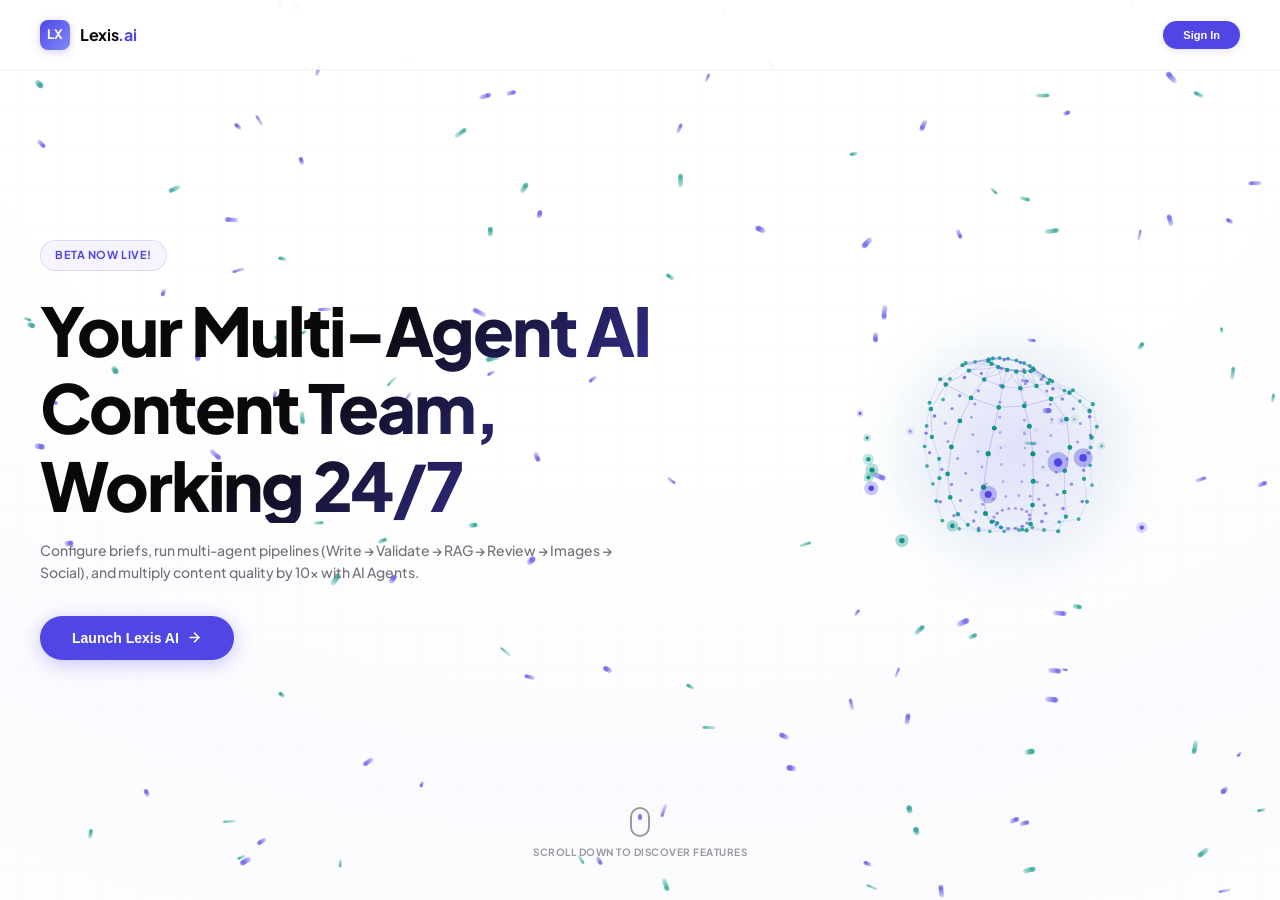
==== frontend/index.html @ 16d4d6b5 "feat: implement 3D Agent Core landing page and fix human refinement loop" ====
<!DOCTYPE html>
<html lang="en">
<head>
<meta charset="UTF-8"/>
<meta name="viewport" content="width=device-width,initial-scale=1.0"/>
<title>Lexis AI · Content Intelligence Engine</title>
<link href="https://fonts.googleapis.com/css2?family=Plus+Jakarta+Sans:wght@400;500;600;700;800&family=JetBrains+Mono:wght@400;500;600;700&display=swap" rel="stylesheet"/>
<link rel="stylesheet" href="styles/base.css?v=102"/>
<link rel="stylesheet" href="styles/header.css?v=102"/>
<link rel="stylesheet" href="styles/sidebar.css?v=102"/>
<link rel="stylesheet" href="styles/loading.css?v=102"/>
<link rel="stylesheet" href="styles/results.css?v=102"/>
<link rel="stylesheet" href="styles/footer.css?v=102"/>
<link rel="stylesheet" href="styles/skeleton.css?v=102">
<link rel="stylesheet" href="styles/hero.css?v=102"/>
<link rel="stylesheet" href="styles/mobile.css?v=102">  <!-- always last -->
</head>
<body>
<section class="hero-page" id="hero-page">
  <canvas id="hero-stars"></canvas>
  
  <header class="hero-header">
    <div class="logo">
      <div class="logo-mark">LX</div>
      <div class="logo-name">Lexis<span>.ai</span></div>
    </div>
    <div class="hero-header-right">
      <button class="hero-header-btn" id="heroLoginBtn" onclick="openLoginModal()">Sign In</button>
      <div class="user-avatar hidden" id="heroUserAvatar" onclick="handleAvatarClick()">
        <div class="avatar-circle" id="heroAvatarInitials">HA</div>
      </div>
    </div>
  </header>

  <div class="hero-hero-section">
    <div class="hero-container">
      <div class="hero-left-column">
        <span class="hero-badge">Beta Now Live!</span>
        <h1 class="hero-heading">Your Multi-Agent AI Content Team, Working 24/7</h1>
        <p class="hero-subheading">
          Configure briefs, run multi-agent pipelines (Write → Validate → RAG → Review → Images → Social), and multiply content quality by 10x with AI Agents.
        </p>
        <button class="hero-btn" onclick="enterApp()">
          Launch Lexis AI
          <svg stroke="currentColor" fill="none" stroke-width="2" viewBox="0 0 24 24" stroke-linecap="round" stroke-linejoin="round"><line x1="5" y1="12" x2="19" y2="12"></line><polyline points="12 5 19 12 12 19"></polyline></svg>
        </button>
      </div>
      <div class="hero-right-column">
        <div class="avatar-3d-wrapper">
          <canvas id="hero-3d-avatar"></canvas>
          <div class="avatar-3d-glow"></div>
        </div>
      </div>
    </div>
    <div class="hero-scroll-indicator">
      <div class="mouse">
        <div class="wheel"></div>
      </div>
      <span>Scroll down to discover features</span>
    </div>
  </div>

  <div class="hero-features-section">
    <div class="features-header">
      <h2 class="features-title">Lexis AI Content Intelligence Engine</h2>
      <p class="features-subtitle">The multi-agent pipeline writes, fact-checks, reviews, and publishes your content with corporate compliance guardrails.</p>
    </div>
    
    <div class="hero-features-grid">
      <div class="hero-feature-card">
        <div class="feature-card-icon">⚡</div>
        <div class="feature-card-title">LangGraph 6-Node Pipeline</div>
        <div class="feature-card-desc">Write → Validate → RAG → Review → Images → Social media posts in a structured passing workflow.</div>
      </div>
      <div class="hero-feature-card">
        <div class="feature-card-icon">🔍</div>
        <div class="feature-card-title">RAG Fact-Checking</div>
        <div class="feature-card-desc">Factual validation against retrieved web search contexts (Tavily search API) and Chroma vector store data.</div>
      </div>
      <div class="hero-feature-card">
        <div class="feature-card-icon">🔒</div>
        <div class="feature-card-title">5-Layer Compliance Review</div>
        <div class="feature-card-desc">Thorough automated audits targeting Brand Voice, Legal names, Tone consistency, Policy, and Accuracy.</div>
      </div>
      <div class="hero-feature-card">
        <div class="feature-card-icon">🖼</div>
        <div class="feature-card-title">AI Image Generation</div>
        <div class="feature-card-desc">Stability AI graphics generated in three aspect ratio crops (Blog Hero, Instagram Square, LinkedIn landscape).</div>
      </div>
      <div class="hero-feature-card">
        <div class="feature-card-icon">📱</div>
        <div class="feature-card-title">Automated Social Previews</div>
        <div class="feature-card-desc">Pre-formatted templates rendering exact LinkedIn feed posts and Instagram cards with user interactions.</div>
      </div>
      <div class="hero-feature-card">
        <div class="feature-card-icon">👤</div>
        <div class="feature-card-title">Human-in-the-Loop approval gate</div>
        <div class="feature-card-desc">Review engine score cards and request manual refinement loops directly before publishing.</div>
      </div>
    </div>
  </div>
</section>
<div class="orb orb1"></div><div class="orb orb2"></div><div class="orb3 orb"></div>
<div class="app">

<header>
  <div class="logo">
    <div class="logo-mark">LX</div>
    <div class="logo-name">Lexis<span>.ai</span></div>
  </div>
  <div class="header-center">
    <div class="pipeline-crumb">
      <span class="crumb" id="crumb-write">✍️ Write</span>
      <span class="crumb-sep">›</span>
      <span class="crumb" id="crumb-validate">🔍 Validate</span>
      <span class="crumb-sep">›</span>
      <span class="crumb" id="crumb-rag">🧠 RAG Check</span>
      <span class="crumb-sep">›</span>
      <span class="crumb" id="crumb-review">🔒 Review</span>
      <span class="crumb-sep">›</span>
      <span class="crumb" id="crumb-images">🖼 Images</span>
      <span class="crumb-sep">›</span>
      <span class="crumb" id="crumb-social">📱 Social</span>
    </div>
  </div>
  <div class="header-right">
    <button class="btn-small home-btn" onclick="showHeroPage()">🏠 Home</button>
    <button class="btn-small success" onclick="resetUI()">🔄 New Project</button>
    <button class="btn-small info" id="headerLoginBtn" onclick="openLoginModal()" style="font-weight:700">🔑 Sign In</button>
    <div class="user-avatar hidden" id="headerUserAvatar" onclick="handleAvatarClick()">
      <div class="avatar-circle" id="headerAvatarInitials">HA</div>
    </div>
    <div class="status-pill"><div class="status-dot"></div><span id="headerStatus">READY</span></div>
  </div>
</header>

<div class="main">

  <aside class="sidebar">
    <button class="sidebar-toggle" style="display:none">
      <span>⚙️ Configure Content Brief</span>
      <span class="arrow">▼</span>
    </button>
    <div class="sidebar-section">
      <div class="section-label">Blog Mode</div>
      <div class="mode-switch">
        <button class="mode-btn news active" id="modeNews" onclick="setMode('news')">📰 News Blog</button>
        <button class="mode-btn product" id="modeProduct" onclick="setMode('product')">🚀 Product Launch</button>
      </div>
    </div>

    <div class="sidebar-section">
      <div class="section-label">Content Brief</div>
      <div class="field-group">
        <label class="field-label" id="topic-label">Topic / Idea *</label>
        <textarea id="topic" rows="2" placeholder="e.g. Why AI is reshaping enterprise content marketing"></textarea>
      </div>
      <div class="field-group">
        <label class="field-label">Target Audience</label>
        <input id="audience" type="text" placeholder="e.g. startup founders, B2B marketers"/>
      </div>
      <div id="news-ctx">
        <div class="field-group">
          <label class="field-label">Additional Context</label>
          <textarea id="context" rows="2" placeholder="Specific angle, tone, or focus..."></textarea>
        </div>
      </div>
    </div>

    <div class="sidebar-section hidden" id="product-section">
      <div class="section-label">Product Details</div>
      <div class="field-group">
        <label class="field-label">Product Description *</label>
        <textarea id="product_details" rows="3" placeholder="What does your product do? What problem does it solve?"></textarea>
      </div>
      <div class="field-group">
        <label class="field-label">Key Features</label>
        <textarea id="key_features" rows="2" placeholder="e.g. Real-time sync, AI-powered, No-code setup"></textarea>
      </div>
      <div class="field-group">
        <label class="field-label">Unique Value Proposition</label>
        <input id="uvp" type="text" placeholder="e.g. 10x faster than manual creation"/>
      </div>
    </div>

    <div class="sidebar-section">
      <div class="section-label">Options</div>
      <div class="field-group">
        <label class="field-label">Word Count</label>
        <div class="range-row">
          <input type="range" id="length" min="300" max="2000" step="100" value="1000" oninput="document.getElementById('length-val').textContent=this.value+' words'"/>
          <span class="range-val" id="length-val">1000 words</span>
        </div>
      </div>
      <div class="field-group">
        <label class="field-label">Tone</label>
        <select id="tone">
          <option value="professional">Professional</option>
          <option value="conversational">Conversational</option>
          <option value="authoritative">Authoritative</option>
          <option value="playful">Playful</option>
          <option value="educational">Educational</option>
        </select>
      </div>

    </div>

    <div class="sidebar-section">
      <div class="section-label">Image Generation</div>
      <div class="toggle-row" style="margin-bottom:10px">
        <span class="toggle-label">Generate AI images</span>
        <label class="toggle"><input type="checkbox" id="gen-images" checked/><span class="toggle-slider"></span></label>
      </div>
      <div id="image-options">
        <div class="field-group">
          <label class="field-label">Formats</label>
          <div class="check-grid">
            <label class="check-item checked" data-fmt="blog"><input type="checkbox" checked>🖼 Blog Hero</label>
            <label class="check-item checked" data-fmt="instagram"><input type="checkbox" checked>📸 Instagram</label>
            <label class="check-item checked" data-fmt="linkedin"><input type="checkbox" checked>💼 LinkedIn</label>
          </div>
        </div>
        <div class="field-group">
          <label class="field-label">Or upload your image</label>
          <div class="upload-area" id="upload-area" onclick="document.getElementById('img-upload').click()">
            📎 Click to upload (PNG/JPG)
          </div>
          <input type="file" id="img-upload" accept="image/*" style="display:none" onchange="handleImageUpload(this)"/>
        </div>
      </div>
    </div>

    <div class="sidebar-section">
      <div class="section-label">Social Media</div>
      <div class="field-group">
        <label class="field-label">Generate Posts For</label>
        <div class="check-grid">
          <label class="check-item checked" data-platform="instagram"><input type="checkbox" checked>📸 Instagram</label>
          <label class="check-item checked" data-platform="linkedin"><input type="checkbox" checked>💼 LinkedIn</label>
        </div>
      </div>
    </div>
    
    <div class="sidebar-section">
      <div class="section-label">Localization (C++ Engine)</div>
      <div class="field-group">
        <div class="check-grid" id="lang-grid">
          <label class="check-item" data-lang="Spanish"><input type="checkbox">🇪🇸 Spanish</label>
          <label class="check-item" data-lang="German"><input type="checkbox">🇩🇪 German</label>
          <label class="check-item" data-lang="Japanese"><input type="checkbox">🇯🇵 Japanese</label>
          <label class="check-item" data-lang="French"><input type="checkbox">🇫🇷 French</label>
        </div>
      </div>
    </div>

    <div class="sidebar-section" style="border-bottom:none;">
      <button class="btn-generate" id="generateBtn" onclick="generate()">
        <div class="btn-spinner" id="btn-spinner"></div>
        <span id="btn-text">⚡ Generate Content</span>
      </button>
    </div>

  </aside>

  <div class="output" id="outputPanel">

    <div class="empty-state" id="emptyState">
      <div class="empty-icon">✨</div>
      <h3>Lexis AI Content Intelligence Engine</h3>
      <p>Configure your content brief on the left and hit Generate. The multi-agent pipeline will write, fact-check, review, and publish your content.</p>
      <div style="font-size: 11px; color: var(--muted); border-top: 1px solid var(--border); padding-top: 16px; margin-top: 8px; width: 100%; text-align: center;">
        💡 You can configure Mode, target audience, images generation, social media publishing, and translation languages inside the brief settings.
      </div>
    </div>

    <div class="loading-state" id="loadingState">
      <div class="loading-shell">
        <div class="loading-panel loading-hero">
          <div class="loading-kicker">
            <span class="loading-kicker-dot"></span>
            Multi-Agent Pipeline Live
          </div>
          <div class="loading-title">Your content team is building something worth waiting for.</div>
          <div class="loading-copy">Instead of a dead spinner, this panel shows where the pipeline is spending time, what stage is active, and what output is being shaped right now.</div>

          <div class="loading-3d-viewport">
            <canvas id="loading3DCanvas"></canvas>
            <div class="viewport-hud">
              <span class="hud-tag">LX-CORE MATRIX: ACTIVE</span>
              <span class="hud-coords" id="hudCoords">ROT: [0.00, 0.00]</span>
            </div>
          </div>

          <div class="loading-meter">
            <div class="loading-ring"></div>
            <div class="loading-progress">
              <div class="loading-progress-top">
                <div class="loading-step" id="loadingStep">Initializing agents</div>
                <div class="loading-percent" id="loadingPercent">06%</div>
              </div>
              <div class="loading-progress-track">
                <div class="loading-progress-fill" id="loadingProgressFill"></div>
              </div>
            </div>
          </div>

          <div class="loading-stage-card">
            <div>
              <div class="loading-stage-title" id="loadingStageTitle">Warming up the agent crew</div>
              <div class="loading-stage-meta" id="loadingStageMeta">Preparing prompts, model connections, and state before the first writing pass.</div>
            </div>
            <div class="loading-stage-time">
              <div class="loading-stage-caption">Elapsed</div>
              <div class="loading-stage-elapsed" id="loadingElapsed">0s</div>
            </div>
          </div>

          <div class="loading-nodes">
            <div class="loading-node pending" id="ln-write">Write</div>
            <div class="loading-node pending" id="ln-validate">Validate</div>
            <div class="loading-node pending" id="ln-rag">RAG</div>
            <div class="loading-node pending" id="ln-review">Review</div>
            <div class="loading-node pending" id="ln-images">Images</div>
            <div class="loading-node pending" id="ln-social">Social</div>
            <div class="loading-node pending" id="ln-localize">Translate</div>
          </div>
        </div>

        <div class="loading-panel loading-side">
          <div class="loading-side-card">
            <div class="loading-side-title">What The System Is Doing</div>
            <div class="loading-insight" id="loadingInsight">Coordinating writers, validators, and reviewers into one passing workflow.</div>
            <div class="loading-subtext" id="loadingInsightSubtext">The experience should feel alive while your content is being built, not like a frozen screen.</div>
          </div>

          <div class="loading-side-card">
            <div class="loading-side-title">Live Timeline</div>
            <div class="loading-log" id="loadingLog"></div>
          </div>

          <div class="loading-side-card">
            <div class="loading-side-title">Session Telemetry</div>
            <div class="loading-stats">
              <div class="loading-stat">
                <div class="loading-stat-label">Mode</div>
                <div class="loading-stat-value" id="loadingModeStat">NEWS</div>
              </div>
              <div class="loading-stat">
                <div class="loading-stat-label">Stages</div>
                <div class="loading-stat-value" id="loadingStageStat">0 / 7</div>
              </div>
              <div class="loading-stat">
                <div class="loading-stat-label">Languages</div>
                <div class="loading-stat-value" id="loadingLangStat">0</div>
              </div>
              <div class="loading-stat">
                <div class="loading-stat-label">Status</div>
                <div class="loading-stat-value" id="loadingStatusStat">BOOT</div>
              </div>
            </div>
          </div>
        </div>
      </div>
    </div>

    <div class="error-box" id="errorBox"></div>

    <div class="result-wrap" id="resultWrap">

      <div class="score-bar" id="scoreBar">
        <div class="score-item">
          <div class="score-name">Quality Score</div>
          <div class="score-val" id="scoreQuality">—</div>
        </div>
        <div class="score-divider"></div>
        <div class="score-item">
          <div class="score-name">Review Score</div>
          <div class="score-val" id="scoreReview">—</div>
        </div>
        <div class="score-divider"></div>
        <div class="score-item">
          <div class="score-name">RAG Score</div>
          <div class="score-val" id="scoreRag">—</div>
        </div>
        <div class="score-divider"></div>
        <div class="score-item">
          <div class="score-name">Iteration</div>
          <div class="score-val" id="scoreIter" style="color:var(--muted2)">—</div>
        </div>
        <div class="score-bar-right">
          <div class="verdict-pill" id="verdictPill">—</div>
        </div>
      </div>

      <div class="tabs-row">
        <button class="tab-btn active" onclick="switchTab('blog')">📝 Blog Post</button>
        <button class="tab-btn" onclick="switchTab('review')">🔒 Review Report</button>
        <button class="tab-btn" onclick="switchTab('social')">📱 Social Posts</button>
        <button class="tab-btn" onclick="switchTab('images')">🖼 Images</button>
        <button class="tab-btn" onclick="switchTab('translations')">🌍 Translations</button>
        <button class="tab-btn" onclick="switchTab('schedule')">📅 Schedule</button>
      </div>

      <div class="approved-banner" id="approvedBanner">✅ Content approved and ready to publish!</div>

      <div class="tab-content active" id="tab-blog">
        <div class="blog-area fade-in" id="blogArea">
          <div class="blog-meta-strip" id="metaStrip"></div>
          <div class="blog-title" id="blogTitle"></div>
          <div class="blog-desc" id="blogDesc"></div>
          <div class="blog-content" id="blogContent"></div>
          <div class="kw-row" id="kwRow"></div>
          <div class="cta-box" id="ctaBox"><strong>Call to Action</strong><span id="ctaText"></span></div>
          <div style="margin-top:12px;display:flex;gap:8px;">
            <button class="btn-small accent" onclick="copyBlog(this)">⎘ Copy Markdown</button>
            <button class="btn-small" onclick="downloadBlog()">⬇ Download .md</button>
            <button class="btn-small" onclick="copyBlogHtml(this)">⎘ Copy HTML</button>
          </div>
        </div>
        <div class="sources-panel" id="sourcesPanel" style="display:none">
          <div class="sources-title">Sources Used</div>
          <div class="sources-grid" id="sourcesGrid"></div>
        </div>
      </div>

      <div class="tab-content" id="tab-review">
        <div class="review-area fade-in">
          <div class="review-grid" id="reviewGrid"></div>
          <div class="rag-section" id="ragSection">
            <div class="rag-header">
              <div class="rag-title">🧠 RAG Fact-Check</div>
              <div class="rag-verdict pass" id="ragVerdict">PASS</div>
            </div>
            <div class="rag-summary" id="ragSummary"></div>
            <div class="rag-suggestions" id="ragSuggestions"></div>
          </div>
          <div class="fixes-section" id="fixesSection" style="display:none">
            <div class="fixes-title">Required Fixes</div>
            <div id="fixesList"></div>
          </div>
          <div class="field-group">
            <label class="field-label">Editor Note</label>
            <div style="font-size:12px;color:var(--muted2);padding:10px 12px;background:var(--surface2);border:1px solid var(--border);border-radius:7px;line-height:1.6;" id="editorNote"></div>
          </div>
        </div>
      </div>

      <div class="tab-content" id="tab-social">
        <div class="social-area fade-in" id="socialArea">
          <div class="social-platform-tabs">
            <button class="soc-tab active instagram" onclick="showSocial('instagram')">📸 Instagram</button>
            <button class="soc-tab linkedin" onclick="showSocial('linkedin')">💼 LinkedIn</button>
          </div>
          <div id="social-instagram">
            <div class="social-post-card">
              <div class="social-card-header">
                <div class="instagram-avatar">
                  <div class="instagram-avatar-inner">LX</div>
                </div>
                <div class="instagram-meta">
                  <span class="instagram-user">lexis.ai</span>
                  <span class="instagram-loc">Lexis Workspace</span>
                </div>
                <span class="social-size" id="ig-size" style="margin-left: auto;">1080×1080</span>
              </div>
              <div class="social-image-wrap"><img id="ig-image" src="" alt="Instagram"/></div>
              <div class="instagram-actions-bar">
                <span>❤️</span> <span>💬</span> <span>✈️</span> <span style="margin-left:auto;">🔖</span>
              </div>
              <div class="instagram-likes">Liked by you and others</div>
              <div class="social-caption">
                <div class="social-caption-label">Caption</div>
                <div class="social-caption-text" id="ig-caption"></div>
                <div class="caption-actions">
                  <button class="btn-small accent" onclick="copyCaption('ig', this)">⎘ Copy Caption</button>
                  <button class="btn-small success" onclick="downloadImage('ig')">⬇ Download Image</button>
                </div>
              </div>
            </div>
          </div>
          <div id="social-linkedin" style="display:none">
            <div class="social-post-card">
              <div class="social-card-header">
                <div class="linkedin-avatar">LX</div>
                <div class="linkedin-meta">
                  <span class="linkedin-name">Lexis AI <span class="degree">· 1st</span></span>
                  <span class="linkedin-headline">Autonomous Multi-Agent Content Engine</span>
                  <span class="linkedin-time">Just now · 🌎</span>
                </div>
                <span class="linkedin-follow">+ Follow</span>
              </div>
              <div class="social-caption">
                <div class="social-caption-text" id="li-caption"></div>
              </div>
              <div class="social-image-wrap"><img id="li-image" src="" alt="LinkedIn"/></div>
              <div class="linkedin-actions-bar">
                <div class="linkedin-act-btn">👍 <span>Like</span></div>
                <div class="linkedin-act-btn">💬 <span>Comment</span></div>
                <div class="linkedin-act-btn">🔁 <span>Repost</span></div>
                <div class="linkedin-act-btn">✈️ <span>Send</span></div>
              </div>
              <div class="social-caption" style="border-top: 1px solid var(--border); padding-top: 10px;">
                <div class="caption-actions">
                  <button class="btn-small accent" onclick="copyCaption('li', this)">⎘ Copy Post</button>
                  <button class="btn-small success" onclick="downloadImage('li')">⬇ Download Image</button>
                </div>
              </div>
            </div>
          </div>
        </div>
      </div>

      <div class="tab-content" id="tab-images">
        <div class="images-area fade-in">
          <div class="image-grid" id="imageGrid">
            <div style="grid-column:1/-1;text-align:center;padding:30px;color:var(--muted);font-size:12px;">No images generated yet.</div>
          </div>
        </div>
      </div>
      
      <div class="tab-content" id="tab-translations">
        <div class="blog-area fade-in">
          <div style="margin-bottom:15px; color: var(--gold); font-weight:bold;">⚡ Processed by C++ Parallel Engine</div>
          <div id="translationsWrap" style="display:flex; flex-direction:column; gap:20px;">
            <div style="text-align:center;padding:30px;color:var(--muted);font-size:12px;">No translations requested or still processing.</div>
          </div>
        </div>
      </div>

      <div class="tab-content" id="tab-schedule">
        <div class="schedule-area fade-in">
          <div class="schedule-card">
            <div class="schedule-title">📅 Schedule Post</div>
            <div class="schedule-row">
              <div class="field-group" style="margin:0">
                <label class="field-label">Platform</label>
                <select id="sched-platform">
                  <option value="instagram">📸 Instagram</option>
                  <option value="linkedin">💼 LinkedIn</option>
                  <option value="both">Both</option>
                </select>
              </div>
              <div class="field-group" style="margin:0">
                <label class="field-label">Date & Time</label>
                <input type="datetime-local" id="sched-time"/>
              </div>
            </div>
            <div class="field-group">
              <label class="field-label">Note (optional)</label>
              <input type="text" id="sched-note" placeholder="Campaign name, context..."/>
            </div>
            <div class="schedule-actions">
              <button class="btn-schedule" onclick="schedulePost()">📅 Schedule Post</button>
              <button class="btn-small" onclick="schedulePost(true)" style="padding:9px 16px;">⚡ Post Now</button>
            </div>
          </div>
          <div>
            <div class="section-label" style="margin-bottom:8px;">Scheduled Queue</div>
            <div class="schedule-queue" id="scheduleQueue">
              <div style="text-align:center;padding:16px;color:var(--muted);font-size:11px;">No scheduled posts yet.</div>
            </div>
          </div>
        </div>
      </div>

      <div class="human-gate" id="humanGate">
        <div class="gate-header">
          <div class="gate-icon">👤</div>
          <div>
            <div class="gate-title">Human Review Required</div>
            <div class="gate-sub">Review the output above and approve or request refinements</div>
          </div>
        </div>
        <textarea class="gate-textarea" id="humanFeedback" placeholder="Optional: specific feedback for refinement (tone, focus, missing info...)"></textarea>
        <div class="gate-actions">
          <button class="btn-approve" onclick="humanAction('approve')">✅ Approve & Translate</button>
          <button class="btn-refine" onclick="humanAction('refine')">🔄 Refine</button>
        </div>
        <div class="iter-info" id="iterInfo">Iteration 1 of 3</div>
      </div>

    </div>
  </div>
</div>

<footer>
  <div class="footer-dot"></div>
  <span>LangGraph · Groq Llama-3.3-70B · Stability AI · C++ Engine</span>
  <span style="margin-left:auto;" id="footerStats">—</span>
</footer>

</div>

<!-- Glassmorphic Login/Signup Modal -->
<div class="modal-overlay hidden" id="loginModal">
  <div class="modal-card">
    <button class="modal-close" onclick="closeLoginModal()">×</button>
    <div class="modal-header">
      <div class="logo-mark">LX</div>
      <h3 id="modalTitle">Welcome to Lexis AI</h3>
      <p id="modalSubtitle">Sign in to your account to generate and schedule articles</p>
    </div>
    
    <form id="loginForm" onsubmit="handleLoginSubmit(event)">
      <div style="display:flex; flex-direction:column; gap:12px;">
        <div class="field-group" style="margin-bottom:0">
          <label class="field-label" style="margin-bottom:4px">Email Address</label>
          <input type="email" id="loginEmail" required placeholder="name@company.com" style="padding:10px 12px; font-size:12px;"/>
        </div>
        <div class="field-group" style="margin-bottom:0">
          <label class="field-label" style="margin-bottom:4px">Password</label>
          <input type="password" id="loginPassword" required placeholder="••••••••" style="padding:10px 12px; font-size:12px;"/>
        </div>
        
        <button type="submit" class="modal-submit-btn" id="modalSubmitBtn">Sign In</button>
      </div>
    </form>
    
    <div class="modal-footer">
      <span id="modalToggleText">Don't have an account?</span>
      <a href="#" onclick="toggleModalMode(event)" id="modalToggleLink">Create account</a>
    </div>
  </div>
</div>

<script src="js/config.js?v=102"></script>
<script src="js/state.js?v=102"></script>
<script src="js/pipeline.js?v=102"></script>
<script src="js/ui.js?v=102"></script>
<script src="js/actions.js?v=102"></script>
<script src="js/shortcuts.js?v=102"></script>
<script src="js/hero.js?v=102"></script>
<script>
  const toggle = document.querySelector('.sidebar-toggle');
  const sidebar = document.querySelector('.sidebar');
  if (toggle && sidebar) {
    toggle.addEventListener('click', () => sidebar.classList.toggle('open'));
  }
</script>
</body>
</html>
---- frontend/styles/base.css ----
:root {
  /* 60-30-10 Color System (Light Theme) */
  --bg: #fafafa;             /* 60% Dominant Background */
  --surface: #ffffff;        /* 30% Secondary Surface */
  --surface2: #f4f4f5;       /* Zinc 100 - inner inputs/logs */
  --surface3: #e4e4e7;       /* Zinc 200 - hover / borders */
  
  --border: rgba(0, 0, 0, 0.06);   /* Translucent thin borders */
  --border2: rgba(0, 0, 0, 0.1);   /* Slightly darker borders */
  --border-focus: rgba(79, 70, 229, 0.4); /* Indigo border focus */
  
  --accent: #4f46e5;         /* 10% Accent (Royal Indigo) */
  --accent-rgb: 79, 70, 229;
  --accent-light: #818cf8;
  --accent-hover: #4338ca;
  --accent2: #e11d48;        /* Rose Red (Alert/Urgency) */
  
  /* Brand Psychology Status Indicators */
  --gold: #d97706;           /* Amber (Warning/Pending Review) */
  --teal: #0d9488;           /* Teal (Fact-checking/RAG) */
  --green: #059669;          /* Emerald Green (Success/Approved) */
  --red: #e11d48;            /* Red (Urgency/Fixes) */
  --blue: #2563eb;           /* Blue (Trust/Professionalism) */
  --orange: #ea580c;         /* Orange (Highlight) */
  
  /* Typography & Text hierarchy */
  --text: #09090b;           /* Slate 950 - high contrast charcoal headings */
  --text-secondary: #27272a; /* Slate 800 - body text */
  --muted: #71717a;          /* Slate 500 - meta labels */
  --muted2: #a1a1aa;         /* Slate 400 - secondary meta info */
  
  --font-sans: 'Plus Jakarta Sans', -apple-system, BlinkMacSystemFont, "Segoe UI", Roboto, sans-serif;
  --font-mono: 'JetBrains Mono', 'Fira Code', Courier New, monospace;
  
  --r: 10px;
  --r-lg: 14px;
  --r-sm: 6px;
  --transition: all 0.2s cubic-bezier(0.4, 0, 0.2, 1);
  --shadow: 0 1px 3px rgba(0, 0, 0, 0.05), 0 1px 2px rgba(0, 0, 0, 0.03);
  --shadow-md: 0 4px 12px rgba(0, 0, 0, 0.05), 0 2px 4px rgba(0, 0, 0, 0.03);
  --shadow-lg: 0 10px 30px rgba(0, 0, 0, 0.08), 0 4px 12px rgba(0, 0, 0, 0.03);
}

*, *::before, *::after {
  box-sizing: border-box;
  margin: 0;
  padding: 0;
}

html {
  scroll-behavior: smooth;
}

body {
  font-family: var(--font-sans);
  background: var(--bg);
  color: var(--text-secondary);
  height: 100vh;
  overflow: hidden;
  line-height: 1.5;
  -webkit-font-smoothing: antialiased;
}

/* Subtle Grid Layout Background */
body::before {
  content: '';
  position: fixed;
  inset: 0;
  background-image: linear-gradient(rgba(0, 0, 0, 0.015) 1px, transparent 1px),
                    linear-gradient(90deg, rgba(0, 0, 0, 0.015) 1px, transparent 1px);
  background-size: 32px 32px;
  pointer-events: none;
  z-index: 0;
}

/* Redesigned clean ambient glows matching light theme */
.orb {
  position: fixed;
  border-radius: 50%;
  filter: blur(120px);
  pointer-events: none;
  z-index: 0;
  opacity: 0.5;
}
.orb1 {
  width: 500px;
  height: 500px;
  background: rgba(79, 70, 229, 0.05);
  top: -100px;
  left: -100px;
}
.orb2 {
  width: 400px;
  height: 400px;
  background: rgba(13, 148, 136, 0.04);
  bottom: -50px;
  right: -50px;
}
.orb3 {
  width: 300px;
  height: 300px;
  background: rgba(217, 119, 6, 0.03);
  top: 55%;
  left: 50%;
  transform: translate(-50%, -50%);
}

.app {
  position: relative;
  z-index: 1;
  display: grid;
  grid-template-rows: 60px 1fr 40px;
  height: 100vh;
  overflow: hidden;
}

/* Overall Grid Layout Constraint (360px Sidebar, fluid Main Panel) */
.main {
  display: grid;
  grid-template-columns: 360px 1fr;
  gap: 0;
  height: calc(100vh - 100px);
  overflow: hidden;
}

.output {
  height: 100%;
  overflow-y: auto;
  display: flex;
  flex-direction: column;
}

/* Custom Scrollbars */
::-webkit-scrollbar {
  width: 6px;
  height: 6px;
}
::-webkit-scrollbar-track {
  background: transparent;
}
::-webkit-scrollbar-thumb {
  background: var(--surface3);
  border-radius: 99px;
}
::-webkit-scrollbar-thumb:hover {
  background: var(--muted2);
}

/* Utility Styles */
.hidden {
  display: none !important;
}

@keyframes fadeIn {
  from {
    opacity: 0;
    transform: translateY(6px);
  }
  to {
    opacity: 1;
    transform: translateY(0);
  }
}
.fade-in {
  animation: fadeIn 0.35s cubic-bezier(0.16, 1, 0.3, 1) forwards;
}

/* User Profile Avatar */
.user-avatar {
  width: 32px;
  height: 32px;
  border-radius: 50%;
  background: linear-gradient(135deg, var(--accent), var(--teal));
  display: flex;
  align-items: center;
  justify-content: center;
  cursor: pointer;
  box-shadow: var(--shadow);
  border: 2px solid #ffffff;
  transition: var(--transition);
  flex-shrink: 0;
}

.user-avatar:hover {
  transform: scale(1.05);
}

.avatar-circle {
  font-family: var(--font-sans);
  font-size: 10px;
  font-weight: 800;
  color: #ffffff;
  letter-spacing: 0.02em;
  text-transform: uppercase;
}

/* Glassmorphic Login/Signup Modal */
.modal-overlay {
  position: fixed;
  inset: 0;
  background: rgba(9, 9, 11, 0.45);
  backdrop-filter: blur(8px);
  -webkit-backdrop-filter: blur(8px);
  z-index: 10000;
  display: flex;
  align-items: center;
  justify-content: center;
  transition: opacity 0.3s;
}

.modal-card {
  background: #ffffff;
  border: 1px solid rgba(0, 0, 0, 0.08);
  border-radius: 16px;
  padding: 32px;
  width: 100%;
  max-width: 380px;
  box-shadow: var(--shadow-lg);
  position: relative;
  display: flex;
  flex-direction: column;
  gap: 20px;
  animation: modalEnter 0.35s cubic-bezier(0.16, 1, 0.3, 1);
}

@keyframes modalEnter {
  from { transform: scale(0.95); opacity: 0; }
  to { transform: scale(1); opacity: 1; }
}

.modal-close {
  position: absolute;
  top: 16px;
  right: 16px;
  border: none;
  background: none;
  font-size: 20px;
  color: var(--muted);
  cursor: pointer;
  transition: var(--transition);
  width: 28px;
  height: 28px;
  display: flex;
  align-items: center;
  justify-content: center;
  border-radius: 50%;
}

.modal-close:hover {
  background: var(--surface2);
  color: var(--text);
}

.modal-header {
  text-align: center;
  display: flex;
  flex-direction: column;
  align-items: center;
  gap: 8px;
}

.modal-header .logo-mark {
  width: 40px;
  height: 40px;
  background: linear-gradient(135deg, var(--accent), var(--accent-light));
  border-radius: 10px;
  display: flex;
  align-items: center;
  justify-content: center;
  font-family: var(--font-sans);
  font-size: 14px;
  font-weight: 700;
  color: #ffffff;
  margin-bottom: 4px;
  box-shadow: 0 2px 8px rgba(79, 70, 229, 0.2);
}

.modal-header h3 {
  font-size: 18px;
  font-weight: 800;
  color: var(--text);
  letter-spacing: -0.01em;
}

.modal-header p {
  font-size: 11px;
  color: var(--muted);
  line-height: 1.4;
}

.modal-submit-btn {
  width: 100%;
  background: var(--accent);
  color: #ffffff;
  border: none;
  padding: 12px;
  border-radius: 8px;
  font-size: 13px;
  font-weight: 700;
  cursor: pointer;
  box-shadow: 0 4px 12px rgba(79, 70, 229, 0.15);
  transition: var(--transition);
  margin-top: 8px;
}

.modal-submit-btn:hover {
  background: var(--accent-hover);
  box-shadow: 0 6px 16px rgba(79, 70, 229, 0.25);
}

.modal-footer {
  text-align: center;
  font-size: 11px;
  color: var(--muted);
  margin-top: 4px;
}

.modal-footer a {
  color: var(--accent);
  font-weight: 700;
  text-decoration: none;
  margin-left: 4px;
}

.modal-footer a:hover {
  text-decoration: underline;
}
---- frontend/styles/header.css ----
header {
  border-bottom: 1px solid var(--border);
  padding: 0 24px;
  height: 60px;
  display: flex;
  align-items: center;
  gap: 16px;
  background: rgba(255, 255, 255, 0.85);
  backdrop-filter: blur(12px);
  -webkit-backdrop-filter: blur(12px);
  position: sticky;
  top: 0;
  z-index: 200;
  box-shadow: 0 1px 2px rgba(0, 0, 0, 0.01);
}

.logo {
  display: flex;
  align-items: center;
  gap: 10px;
}

.logo-mark {
  width: 30px;
  height: 30px;
  background: linear-gradient(135deg, var(--accent), var(--accent-light));
  border-radius: 8px;
  display: flex;
  align-items: center;
  justify-content: center;
  font-family: var(--font-sans);
  font-size: 13px;
  font-weight: 700;
  color: #ffffff;
  flex-shrink: 0;
  box-shadow: 0 2px 8px rgba(79, 70, 229, 0.25);
}

.logo-name {
  font-family: var(--font-sans);
  font-size: 16px;
  font-weight: 700;
  color: var(--text);
  letter-spacing: -0.02em;
}

.logo-name span {
  color: var(--accent);
}

.header-center {
  flex: 1;
  display: flex;
  align-items: center;
  justify-content: center;
}

/* Connected Pipeline Stepper circuit */
.pipeline-crumb {
  display: flex;
  align-items: center;
  gap: 0;
  background: var(--surface2);
  border: 1px solid var(--border);
  padding: 6px 12px;
  border-radius: 99px;
  position: relative;
}

.crumb {
  padding: 4px 10px;
  border-radius: 99px;
  font-size: 10px;
  font-weight: 700;
  color: var(--muted);
  transition: var(--transition);
  display: flex;
  align-items: center;
  gap: 6px;
  background: var(--surface);
  border: 1px solid var(--border);
  position: relative;
  z-index: 2;
}

/* Wires connecting nodes */
.crumb-sep {
  width: 16px;
  height: 2px;
  background: var(--surface3);
  font-size: 0 !important; /* Hide standard '>' character */
  color: transparent !important;
  margin: 0 -1px;
  position: relative;
  z-index: 1;
  transition: var(--transition);
}

.crumb.active {
  color: var(--accent);
  border-color: var(--accent);
  background: var(--surface);
  animation: activeStepGlow 1.6s infinite alternate;
}

.crumb.done {
  color: var(--green);
  border-color: rgba(5, 150, 105, 0.3);
  background: rgba(5, 150, 105, 0.03);
}

/* Glowing connections based on pipeline stages */
.crumb.done + .crumb-sep {
  background: linear-gradient(90deg, var(--green) 0%, var(--accent) 100%);
  box-shadow: 0 0 6px rgba(5, 150, 105, 0.3);
}

.crumb.active + .crumb-sep {
  background: linear-gradient(90deg, var(--accent) 0%, var(--surface3) 100%);
}

@keyframes activeStepGlow {
  0% {
    box-shadow: 0 0 4px rgba(79, 70, 229, 0.1);
  }
  100% {
    box-shadow: 0 0 12px rgba(79, 70, 229, 0.4), 0 0 0 4px rgba(79, 70, 229, 0.06);
  }
}

.header-right {
  display: flex;
  align-items: center;
  gap: 8px;
}

/* Pulsing Status Pill */
.status-pill {
  display: flex;
  align-items: center;
  gap: 6px;
  padding: 5px 12px;
  border-radius: 99px;
  border: 1px solid var(--border);
  background: var(--surface);
  font-family: var(--font-mono);
  font-size: 9px;
  font-weight: 600;
  color: var(--muted);
  box-shadow: var(--shadow);
}

.status-dot {
  width: 6px;
  height: 6px;
  border-radius: 50%;
  background: var(--green);
  box-shadow: 0 0 6px rgba(5, 150, 105, 0.5);
  animation: blink 2s infinite;
}

@keyframes blink {
  0%, 100% {
    opacity: 1;
    transform: scale(1);
  }
  50% {
    opacity: 0.4;
    transform: scale(0.95);
  }
}
---- frontend/styles/sidebar.css ----
.sidebar {
  border-right: 1px solid var(--border);
  background: var(--surface);
  overflow-y: auto;
  display: flex;
  flex-direction: column;
  height: 100%;
}

.sidebar::-webkit-scrollbar {
  width: 4px;
}
.sidebar::-webkit-scrollbar-thumb {
  background: var(--surface3);
  border-radius: 4px;
}

.sidebar-section {
  padding: 20px;
  border-bottom: 1px solid var(--border);
}

.section-label {
  font-size: 10px;
  font-weight: 700;
  letter-spacing: 0.08em;
  text-transform: uppercase;
  color: var(--muted);
  margin-bottom: 12px;
  display: flex;
  align-items: center;
  gap: 8px;
}

.section-label::after {
  content: '';
  flex: 1;
  height: 1px;
  background: var(--border);
}

/* Premium Segmented Mode Selector */
.mode-switch {
  display: flex;
  background: var(--surface2);
  border: 1px solid var(--border);
  border-radius: 10px;
  padding: 3px;
  gap: 2px;
}

.mode-btn {
  flex: 1;
  padding: 8px;
  border: none;
  border-radius: 7px;
  cursor: pointer;
  transition: var(--transition);
  background: transparent;
  color: var(--muted);
  font-family: var(--font-sans);
  font-size: 11px;
  font-weight: 600;
  display: flex;
  align-items: center;
  justify-content: center;
  gap: 6px;
}

.mode-btn.active {
  background: var(--surface);
  color: var(--text);
  box-shadow: var(--shadow);
  border: 1px solid var(--border);
}

.mode-btn.active.news {
  color: var(--accent);
}

.mode-btn.active.product {
  color: var(--teal);
}

/* Beautiful form fields */
label.field-label {
  display: block;
  font-size: 10px;
  font-weight: 700;
  letter-spacing: 0.05em;
  text-transform: uppercase;
  color: var(--muted);
  margin-bottom: 6px;
}

input, textarea, select {
  width: 100%;
  background: var(--surface2);
  border: 1px solid var(--border);
  border-radius: 8px;
  color: var(--text);
  font-family: var(--font-sans);
  font-size: 12px;
  padding: 10px 12px;
  outline: none;
  transition: var(--transition);
  resize: none;
}

input:focus, textarea:focus, select:focus {
  border-color: var(--accent);
  background: var(--surface);
  box-shadow: 0 0 0 3px rgba(79, 70, 229, 0.1);
}

textarea {
  line-height: 1.5;
}

select {
  appearance: none;
  background-image: url("data:image/svg+xml;charset=UTF-8,%3Csvg xmlns='http://www.w3.org/2000/svg' viewBox='0 0 24 24' fill='none' stroke='%2371717a' stroke-width='2' stroke-linecap='round' stroke-linejoin='round'%3E%3Cpolyline points='6 9 12 15 18 9'%3E%3C/polyline%3E%3C/svg%3E");
  background-repeat: no-repeat;
  background-position: right 12px center;
  background-size: 14px;
  padding-right: 36px;
}

.field-group {
  display: flex;
  flex-direction: column;
  gap: 4px;
  margin-bottom: 16px;
}

.field-group:last-child {
  margin-bottom: 0;
}

/* Clean Custom Slider */
.range-row {
  display: flex;
  align-items: center;
  gap: 12px;
}

input[type=range] {
  flex: 1;
  padding: 0;
  accent-color: var(--accent);
  background: transparent;
  border: none;
  box-shadow: none;
  cursor: pointer;
}

input[type=range]::-webkit-slider-runnable-track {
  height: 4px;
  background: var(--surface3);
  border-radius: 2px;
}

input[type=range]::-webkit-slider-thumb {
  margin-top: -5px;
  box-shadow: var(--shadow-md);
}

input[type=range]:focus {
  box-shadow: none;
  border: none;
  background: transparent;
}

.range-val {
  font-family: var(--font-mono);
  font-size: 11px;
  font-weight: 600;
  color: var(--accent);
  min-width: 70px;
  text-align: right;
}

/* Toggle Switch */
.toggle-row {
  display: flex;
  align-items: center;
  justify-content: space-between;
}

.toggle-label {
  font-size: 12px;
  font-weight: 600;
  color: var(--text-secondary);
}

.toggle {
  position: relative;
  width: 36px;
  height: 20px;
  flex-shrink: 0;
}

.toggle input {
  opacity: 0;
  width: 0;
  height: 0;
}

.toggle-slider {
  position: absolute;
  inset: 0;
  background: var(--surface3);
  border-radius: 99px;
  cursor: pointer;
  transition: var(--transition);
}

.toggle-slider::before {
  content: '';
  position: absolute;
  width: 14px;
  height: 14px;
  left: 3px;
  bottom: 3px;
  background: #ffffff;
  border-radius: 50%;
  transition: var(--transition);
  box-shadow: 0 1px 3px rgba(0, 0, 0, 0.1);
}

input:checked + .toggle-slider {
  background: var(--accent);
}

input:checked + .toggle-slider::before {
  transform: translateX(16px);
}

/* Redesigned Selection Chips */
.check-grid {
  display: grid;
  grid-template-columns: 1fr 1fr;
  gap: 6px;
}

.check-item {
  display: flex;
  align-items: center;
  gap: 8px;
  padding: 8px 12px;
  background: var(--surface);
  border: 1px solid var(--border);
  border-radius: 8px;
  cursor: pointer;
  font-size: 11px;
  font-weight: 600;
  color: var(--text-secondary);
  transition: var(--transition);
  user-select: none;
  min-height: 38px; /* touch targets */
}

.check-item:hover {
  background: var(--surface2);
  border-color: var(--border2);
}

.check-item.checked {
  border-color: var(--accent);
  background: rgba(79, 70, 229, 0.05);
  color: var(--accent);
}

.check-item input {
  display: none;
}

/* File Upload Area */
.upload-area {
  border: 1px dashed var(--muted2);
  border-radius: 8px;
  padding: 16px;
  text-align: center;
  cursor: pointer;
  transition: var(--transition);
  font-size: 11px;
  font-weight: 600;
  color: var(--muted);
  background: var(--surface);
}

.upload-area:hover {
  border-color: var(--accent);
  color: var(--accent);
  background: rgba(79, 70, 229, 0.02);
}

.upload-area.has-file {
  border-color: var(--green);
  color: var(--green);
  background: rgba(5, 150, 105, 0.03);
}

/* Primary Generation CTA Button */
.btn-generate {
  width: 100%;
  padding: 12px;
  background: var(--accent);
  border: none;
  border-radius: 8px;
  color: #ffffff;
  font-family: var(--font-sans);
  font-size: 13px;
  font-weight: 600;
  cursor: pointer;
  transition: var(--transition);
  display: flex;
  align-items: center;
  justify-content: center;
  gap: 8px;
  box-shadow: 0 2px 8px rgba(79, 70, 229, 0.2);
}

.btn-generate:hover:not(:disabled) {
  background: var(--accent-hover);
  box-shadow: 0 4px 14px rgba(79, 70, 229, 0.3);
  transform: translateY(-1px);
}

.btn-generate:active:not(:disabled) {
  transform: translateY(0);
}

.btn-generate:disabled {
  opacity: 0.5;
  cursor: not-allowed;
  box-shadow: none;
}

.btn-spinner {
  width: 14px;
  height: 14px;
  border: 2px solid rgba(255, 255, 255, 0.3);
  border-top-color: #ffffff;
  border-radius: 50%;
  animation: spin 0.7s linear infinite;
  display: none;
}

@keyframes spin {
  to {
    transform: rotate(360deg);
  }
}
---- frontend/styles/loading.css ----
/* Empty State Showcase */
.empty-state {
  flex: 1;
  display: flex;
  flex-direction: column;
  align-items: center;
  justify-content: center;
  gap: 16px;
  padding: 40px;
  max-width: 680px;
  margin: 0 auto;
}

.empty-icon {
  width: 56px;
  height: 56px;
  background: var(--surface);
  border: 1px solid var(--border);
  border-radius: 12px;
  display: flex;
  align-items: center;
  justify-content: center;
  font-size: 22px;
  box-shadow: var(--shadow);
}

.empty-state h3 {
  font-size: 20px;
  font-weight: 700;
  color: var(--text);
  letter-spacing: -0.01em;
}

.empty-state p {
  font-size: 13px;
  color: var(--muted);
  text-align: center;
  line-height: 1.6;
  margin-bottom: 8px;
}

.empty-features {
  display: grid;
  grid-template-columns: 1fr 1fr;
  gap: 12px;
  width: 100%;
}

.empty-feature {
  display: flex;
  align-items: flex-start;
  gap: 10px;
  padding: 14px;
  background: var(--surface);
  border: 1px solid var(--border);
  border-radius: 10px;
  font-size: 11px;
  font-weight: 600;
  color: var(--text-secondary);
  line-height: 1.5;
  box-shadow: var(--shadow);
}

.empty-feature-dot {
  width: 6px;
  height: 6px;
  border-radius: 50%;
  background: var(--accent);
  margin-top: 5px;
  flex-shrink: 0;
  box-shadow: 0 0 6px rgba(79, 70, 229, 0.4);
}

@media (max-width: 600px) {
  .empty-features {
    grid-template-columns: 1fr;
  }
}

/* Loading Layout Control */
.loading-state {
  flex: 1;
  display: none;
  align-items: stretch;
  justify-content: center;
  padding: 24px;
}

.loading-shell {
  width: 100%;
  max-width: 1080px;
  display: grid;
  grid-template-columns: 1.2fr 0.8fr;
  gap: 20px;
}

.loading-panel {
  background: var(--surface);
  border: 1px solid var(--border);
  border-radius: 14px;
  box-shadow: var(--shadow-md);
  overflow: hidden;
}

.loading-hero {
  position: relative;
  padding: 24px;
  display: flex;
  flex-direction: column;
  gap: 20px;
}

.loading-kicker {
  display: inline-flex;
  align-items: center;
  gap: 8px;
  width: max-content;
  padding: 5px 10px;
  border: 1px solid rgba(79, 70, 229, 0.2);
  border-radius: 99px;
  background: rgba(79, 70, 229, 0.05);
  color: var(--accent);
  font-family: var(--font-mono);
  font-size: 10px;
  font-weight: 600;
  letter-spacing: 0.05em;
  text-transform: uppercase;
}

.loading-kicker-dot {
  width: 6px;
  height: 6px;
  border-radius: 50%;
  background: var(--accent);
  box-shadow: 0 0 0 0 rgba(79, 70, 229, 0.4);
  animation: pulseGlow 1.8s infinite;
}

.loading-title {
  font-size: 24px;
  font-weight: 700;
  line-height: 1.2;
  color: var(--text);
}

.loading-copy {
  color: var(--muted);
  font-size: 12px;
  line-height: 1.6;
}

.loading-meter {
  display: block;
  padding: 16px;
  background: var(--surface2);
  border: 1px solid var(--border);
  border-radius: 10px;
}

/* Telemetry Radar Spinner - Hidden in favor of 3D Canvas */
.loading-ring {
  display: none;
}

/* 3D Viewport Panel */
.loading-3d-viewport {
  position: relative;
  width: 100%;
  height: 240px;
  background: var(--surface2);
  border: 1px solid var(--border);
  border-radius: 12px;
  overflow: hidden;
  box-shadow: inset 0 2px 8px rgba(0, 0, 0, 0.02);
  display: flex;
  align-items: center;
  justify-content: center;
}

#loading3DCanvas {
  position: absolute;
  top: 0;
  left: 0;
  width: 100%;
  height: 100%;
  cursor: grab;
}

#loading3DCanvas:active {
  cursor: grabbing;
}

.viewport-hud {
  position: absolute;
  top: 12px;
  left: 12px;
  right: 12px;
  display: flex;
  justify-content: space-between;
  pointer-events: none;
  font-family: var(--font-mono);
  font-size: 9px;
  font-weight: 700;
  color: var(--muted);
  letter-spacing: 0.05em;
}

.hud-tag {
  color: var(--accent);
  text-transform: uppercase;
}

.hud-coords {
  color: var(--muted);
}

.loading-progress {
  display: flex;
  flex-direction: column;
  gap: 8px;
}

.loading-progress-top {
  display: flex;
  align-items: center;
  justify-content: space-between;
}

.loading-step {
  font-size: 10px;
  color: var(--muted);
  font-family: var(--font-mono);
  font-weight: 700;
  letter-spacing: 0.02em;
  text-transform: uppercase;
}

.loading-percent {
  font-family: var(--font-mono);
  font-weight: 700;
  color: var(--accent);
  font-size: 12px;
}

.loading-progress-track {
  height: 6px;
  border-radius: 99px;
  overflow: hidden;
  background: var(--surface3);
}

.loading-progress-fill {
  height: 100%;
  width: 6%;
  border-radius: 99px;
  background: linear-gradient(90deg, var(--accent), var(--teal), var(--green));
  transition: width 0.4s ease;
}

/* Stopwatch Timer Layout */
.loading-stage-card {
  display: grid;
  grid-template-columns: 1fr auto;
  gap: 16px;
  padding: 16px;
  border-radius: 10px;
  border: 1px solid var(--border);
  background: var(--surface);
  box-shadow: var(--shadow);
}

.loading-stage-title {
  font-size: 15px;
  font-weight: 700;
  color: var(--text);
  margin-bottom: 4px;
}

.loading-stage-meta {
  color: var(--muted);
  font-size: 11px;
  line-height: 1.5;
}

.loading-stage-time {
  display: flex;
  flex-direction: column;
  gap: 2px;
  align-items: flex-end;
  justify-content: center;
  border-left: 1px solid var(--border);
  padding-left: 16px;
  min-width: 90px;
}

.loading-stage-caption {
  font-size: 9px;
  font-weight: 700;
  letter-spacing: 0.05em;
  text-transform: uppercase;
  color: var(--muted);
}

.loading-stage-elapsed {
  font-family: var(--font-mono);
  font-size: 18px;
  font-weight: 700;
  color: var(--accent);
}

/* Nodes flow chart list */
.loading-nodes {
  display: flex;
  flex-wrap: wrap;
  gap: 6px;
}

.loading-node {
  padding: 5px 10px;
  border-radius: 99px;
  font-family: var(--font-mono);
  font-size: 9px;
  font-weight: 600;
  text-transform: uppercase;
  border: 1px solid var(--border);
  color: var(--muted);
  background: var(--surface2);
  transition: var(--transition);
}

.loading-node.active {
  border-color: var(--accent);
  color: #ffffff;
  background: var(--accent);
  box-shadow: 0 2px 8px rgba(79, 70, 229, 0.25);
  animation: pulseGlow 1.5s infinite;
}

.loading-node.done {
  border-color: var(--green);
  color: var(--green);
  background: rgba(5, 150, 105, 0.05);
}

.loading-node.pending {
  opacity: 0.6;
}

.loading-side {
  padding: 16px;
  display: flex;
  flex-direction: column;
  gap: 16px;
  background: var(--surface2);
}

.loading-side-card {
  border: 1px solid var(--border);
  border-radius: 10px;
  background: var(--surface);
  padding: 14px;
  box-shadow: var(--shadow);
}

.loading-side-title {
  font-size: 9px;
  font-weight: 700;
  letter-spacing: 0.05em;
  text-transform: uppercase;
  color: var(--muted);
  margin-bottom: 10px;
}

.loading-insight {
  font-size: 12px;
  line-height: 1.5;
  color: var(--text-secondary);
}

.loading-subtext {
  margin-top: 8px;
  color: var(--muted);
  font-size: 10px;
  line-height: 1.4;
}

/* Styled Sub-task Agent Terminal Log Feed */
.loading-log {
  display: flex;
  flex-direction: column;
  gap: 8px;
  height: 200px;
  overflow-y: auto;
  font-family: var(--font-mono);
  font-size: 10px;
  background: #18181b; /* Pitch dark terminal overlay */
  color: #a1a1aa;
  padding: 12px;
  border-radius: 8px;
  border: 1px solid rgba(0, 0, 0, 0.15);
  box-shadow: inset 0 2px 8px rgba(0, 0, 0, 0.2);
}

.loading-log-item {
  display: flex;
  gap: 8px;
  line-height: 1.4;
  padding-bottom: 6px;
  border-bottom: 1px solid rgba(255, 255, 255, 0.03);
}

.loading-log-item:last-child {
  border-bottom: none;
}

.loading-log-time {
  color: #3b82f6; /* Blue timestamp tag */
  flex-shrink: 0;
}

.loading-log-copy {
  display: flex;
  flex-direction: column;
  gap: 2px;
}

.loading-log-title {
  font-weight: 600;
  color: #f4f4f5; /* clean light text */
}

.loading-log-desc {
  color: #71717a; /* grey subtext */
}

/* Session Telemetry Numbers */
.loading-stats {
  display: grid;
  grid-template-columns: 1fr 1fr;
  gap: 8px;
}

.loading-stat {
  padding: 10px 12px;
  border-radius: 8px;
  background: var(--surface2);
  border: 1px solid var(--border);
}

.loading-stat-label {
  font-size: 9px;
  font-weight: 700;
  text-transform: uppercase;
  letter-spacing: 0.02em;
  color: var(--muted);
  margin-bottom: 4px;
}

.loading-stat-value {
  font-size: 13px;
  font-weight: 700;
  font-family: var(--font-mono);
  color: var(--text);
}

@keyframes pulseGlow {
  0% {
    box-shadow: 0 0 0 0 rgba(79, 70, 229, 0.3);
  }
  70% {
    box-shadow: 0 0 0 8px rgba(79, 70, 229, 0);
  }
  100% {
    box-shadow: 0 0 0 0 rgba(79, 70, 229, 0);
  }
}
---- frontend/styles/results.css ----
.result-wrap {
  display: none;
  flex-direction: column;
  gap: 0;
  background: var(--bg);
}

/* Score bar header */
.score-bar {
  padding: 16px 24px;
  border-bottom: 1px solid var(--border);
  background: var(--surface);
  display: flex;
  align-items: center;
  gap: 16px;
  flex-wrap: wrap;
}

.score-item {
  display: flex;
  flex-direction: column;
  gap: 2px;
}

.score-name {
  font-size: 9px;
  font-weight: 700;
  letter-spacing: 0.05em;
  text-transform: uppercase;
  color: var(--muted);
}

.score-val {
  font-family: var(--font-mono);
  font-size: 14px;
  font-weight: 700;
}

.score-val.high { color: var(--green); }
.score-val.mid { color: var(--gold); }
.score-val.low { color: var(--red); }

.score-divider {
  width: 1px;
  height: 24px;
  background: var(--border);
}

.verdict-pill {
  padding: 4px 10px;
  border-radius: 99px;
  font-family: var(--font-mono);
  font-size: 9px;
  font-weight: 700;
}

.verdict-pill.approved {
  background: rgba(5, 150, 105, 0.08);
  border: 1px solid rgba(5, 150, 105, 0.2);
  color: var(--green);
}

.verdict-pill.needs_fix {
  background: rgba(217, 119, 6, 0.08);
  border: 1px solid rgba(217, 119, 6, 0.2);
  color: var(--gold);
}

.verdict-pill.rejected {
  background: rgba(225, 29, 72, 0.08);
  border: 1px solid rgba(225, 29, 72, 0.2);
  color: var(--red);
}

.score-bar-right {
  margin-left: auto;
  display: flex;
  gap: 8px;
  align-items: center;
}

/* Tabs Navigation */
.tabs-row {
  display: flex;
  gap: 0;
  border-bottom: 1px solid var(--border);
  background: var(--surface);
  overflow-x: auto;
}

.tabs-row::-webkit-scrollbar {
  height: 0;
}

.tab-btn {
  padding: 14px 20px;
  border: none;
  background: none;
  cursor: pointer;
  font-family: var(--font-sans);
  font-size: 12px;
  font-weight: 600;
  color: var(--muted);
  border-bottom: 2px solid transparent;
  transition: var(--transition);
  white-space: nowrap;
  display: flex;
  align-items: center;
  gap: 6px;
}

.tab-btn:hover {
  color: var(--text);
  background: var(--surface2);
}

.tab-btn.active {
  color: var(--accent);
  border-bottom-color: var(--accent);
  background: var(--surface);
}

.tab-content {
  display: none;
  flex: 1;
}

.tab-content.active {
  display: flex;
  flex-direction: column;
}

/* ── BLOG TAB CMS PREVIEW ── */
.blog-area {
  padding: 24px;
  display: flex;
  flex-direction: column;
  background: var(--surface);
  border: 1px solid var(--border);
  border-radius: 12px;
  margin: 24px;
  box-shadow: var(--shadow);
}

.blog-meta-strip {
  display: flex;
  flex-wrap: wrap;
  gap: 8px;
  margin-bottom: 16px;
}

.meta-chip {
  font-family: var(--font-mono);
  font-size: 9px;
  font-weight: 600;
  padding: 4px 10px;
  border-radius: 99px;
  border: 1px solid var(--border);
}

.meta-chip.t { color: var(--gold); background: rgba(217, 119, 6, 0.05); }
.meta-chip.m { color: var(--teal); background: rgba(13, 148, 136, 0.05); }
.meta-chip.p { color: var(--accent); background: rgba(79, 70, 229, 0.05); }
.meta-chip.g { color: var(--green); background: rgba(5, 150, 105, 0.05); }

.blog-title {
  font-size: 26px;
  font-weight: 700;
  color: var(--text);
  line-height: 1.3;
  margin-bottom: 12px;
  letter-spacing: -0.02em;
}

.blog-desc {
  font-size: 13px;
  color: var(--text-secondary);
  line-height: 1.6;
  padding: 12px 16px;
  background: var(--surface2);
  border-left: 3px solid var(--accent);
  border-radius: 0 8px 8px 0;
  margin-bottom: 20px;
}

.blog-content {
  font-size: 14px;
  line-height: 1.8;
  color: var(--text-secondary);
  border-top: 1px solid var(--border);
  padding-top: 20px;
}

.blog-content h1, .blog-content h2, .blog-content h3 {
  color: var(--text);
  margin: 24px 0 10px;
  font-weight: 700;
}
.blog-content h1 { font-size: 20px; letter-spacing: -0.01em; }
.blog-content h2 { font-size: 16px; }
.blog-content h3 { font-size: 13px; color: var(--muted); }
.blog-content p { margin-bottom: 14px; }
.blog-content strong { color: var(--text); }
.blog-content em { color: var(--gold); font-style: normal; font-weight: 600; }
.blog-content ul, .blog-content ol { padding-left: 20px; margin-bottom: 14px; }
.blog-content li { margin-bottom: 6px; }
.blog-content code {
  font-family: var(--font-mono);
  font-size: 11px;
  background: var(--surface2);
  padding: 2px 6px;
  border-radius: 4px;
  color: var(--accent2);
}
.blog-content blockquote {
  border-left: 3px solid var(--accent);
  padding-left: 16px;
  margin: 16px 0;
  color: var(--muted);
  font-style: italic;
}
.blog-content a {
  color: var(--accent);
  text-decoration: none;
  font-weight: 600;
}
.blog-content a:hover {
  text-decoration: underline;
}

.kw-row {
  display: flex;
  flex-wrap: wrap;
  gap: 6px;
  align-items: center;
  margin-top: 20px;
  padding-top: 16px;
  border-top: 1px solid var(--border);
}

.kw-label {
  font-size: 9px;
  font-weight: 700;
  text-transform: uppercase;
  letter-spacing: 0.05em;
  color: var(--muted);
  margin-right: 6px;
}

.kw-tag {
  font-family: var(--font-mono);
  font-size: 9px;
  font-weight: 600;
  background: rgba(5, 150, 105, 0.05);
  border: 1px solid rgba(5, 150, 105, 0.15);
  color: var(--green);
  padding: 3px 10px;
  border-radius: 99px;
}

.cta-box {
  margin-top: 16px;
  padding: 12px 16px;
  background: rgba(13, 148, 136, 0.05);
  border: 1px solid rgba(13, 148, 136, 0.15);
  border-radius: 8px;
  font-size: 12px;
  color: var(--teal);
  font-weight: 500;
}

.cta-box strong {
  display: block;
  margin-bottom: 2px;
  font-size: 9px;
  font-weight: 700;
  text-transform: uppercase;
  letter-spacing: 0.05em;
}

/* Sources references list */
.sources-panel {
  padding: 16px 24px;
  border-top: 1px solid var(--border);
  background: var(--surface2);
}

.sources-title {
  font-size: 9px;
  font-weight: 700;
  text-transform: uppercase;
  letter-spacing: 0.05em;
  color: var(--muted);
  margin-bottom: 12px;
}

.sources-grid {
  display: grid;
  grid-template-columns: repeat(auto-fill, minmax(200px, 1fr));
  gap: 8px;
}

.source-card {
  padding: 10px 14px;
  background: var(--surface);
  border: 1px solid var(--border);
  border-radius: 8px;
  text-decoration: none;
  transition: var(--transition);
  display: block;
  box-shadow: var(--shadow);
}

.source-card:hover {
  border-color: var(--accent);
  transform: translateY(-1px);
}

.source-title {
  font-size: 11px;
  font-weight: 600;
  color: var(--text);
  margin-bottom: 2px;
  white-space: nowrap;
  overflow: hidden;
  text-overflow: ellipsis;
}

.source-url {
  font-size: 9px;
  color: var(--muted);
  white-space: nowrap;
  overflow: hidden;
  text-overflow: ellipsis;
}

/* ── REVIEW TAB ── */
.review-area {
  padding: 24px;
  display: flex;
  flex-direction: column;
  gap: 16px;
}

.review-grid {
  display: grid;
  grid-template-columns: repeat(auto-fit, minmax(180px, 1fr));
  gap: 12px;
}

.review-card {
  background: var(--surface);
  border: 1px solid var(--border);
  border-radius: 10px;
  padding: 14px 16px;
  box-shadow: var(--shadow);
}

.review-card-header {
  display: flex;
  align-items: center;
  justify-content: space-between;
  margin-bottom: 10px;
}

.review-card-name {
  font-size: 10px;
  font-weight: 700;
  text-transform: uppercase;
  letter-spacing: 0.05em;
  color: var(--muted);
}

.review-score-ring {
  width: 32px;
  height: 32px;
  border-radius: 50%;
  display: flex;
  align-items: center;
  justify-content: center;
  font-family: var(--font-mono);
  font-size: 11px;
  font-weight: 700;
}

.review-bar-track {
  height: 4px;
  background: var(--surface2);
  border-radius: 99px;
  overflow: hidden;
  margin-bottom: 8px;
}

.review-bar-fill {
  height: 100%;
  border-radius: 99px;
  transition: width 0.6s cubic-bezier(0.16, 1, 0.3, 1);
}

.review-issues {
  font-size: 11px;
  color: var(--text-secondary);
  line-height: 1.5;
}

.review-issues .issue {
  display: flex;
  align-items: flex-start;
  gap: 6px;
  margin-bottom: 4px;
}

.issue-dot {
  width: 5px;
  height: 5px;
  border-radius: 50%;
  background: var(--red);
  margin-top: 6px;
  flex-shrink: 0;
}

.fixes-section {
  background: var(--surface);
  border: 1px solid var(--border);
  border-radius: 10px;
  padding: 16px;
  box-shadow: var(--shadow);
}

.fixes-title {
  font-size: 10px;
  font-weight: 700;
  text-transform: uppercase;
  letter-spacing: 0.05em;
  color: var(--gold);
  margin-bottom: 12px;
}

.fix-item {
  display: flex;
  align-items: flex-start;
  gap: 10px;
  padding: 8px 0;
  border-bottom: 1px solid var(--border);
  font-size: 12px;
  color: var(--text-secondary);
  line-height: 1.5;
}

.fix-item:last-child {
  border-bottom: none;
}

.fix-num {
  font-family: var(--font-mono);
  font-size: 9px;
  font-weight: 700;
  color: var(--gold);
  background: rgba(217, 119, 6, 0.06);
  padding: 2px 6px;
  border-radius: 4px;
  flex-shrink: 0;
  margin-top: 1px;
}

.rag-section {
  background: var(--surface);
  border: 1px solid var(--border);
  border-radius: 10px;
  padding: 16px;
  box-shadow: var(--shadow);
}

.rag-header {
  display: flex;
  align-items: center;
  justify-content: space-between;
  margin-bottom: 12px;
}

.rag-title {
  font-size: 10px;
  font-weight: 700;
  text-transform: uppercase;
  letter-spacing: 0.05em;
  color: var(--teal);
}

.rag-verdict {
  font-family: var(--font-mono);
  font-size: 9px;
  font-weight: 700;
  padding: 3px 10px;
  border-radius: 99px;
}

.rag-verdict.pass {
  background: rgba(5, 150, 105, 0.08);
  color: var(--green);
  border: 1px solid rgba(5, 150, 105, 0.15);
}

.rag-verdict.fail {
  background: rgba(225, 29, 72, 0.08);
  color: var(--red);
  border: 1px solid rgba(225, 29, 72, 0.15);
}

.rag-summary {
  font-size: 12px;
  color: var(--text-secondary);
  line-height: 1.6;
  margin-bottom: 10px;
}

.rag-suggestions {
  display: flex;
  flex-direction: column;
  gap: 6px;
}

.rag-sug {
  font-size: 11px;
  color: var(--muted);
  display: flex;
  align-items: flex-start;
  gap: 8px;
}

.rag-sug-icon {
  color: var(--teal);
  flex-shrink: 0;
  margin-top: 1px;
  font-weight: 700;
}

/* ── SOCIAL PLATFORMS MOCKUPS ── */
.social-area {
  padding: 24px;
  display: flex;
  flex-direction: column;
  gap: 20px;
  background: var(--bg);
}

.social-platform-tabs {
  display: flex;
  gap: 6px;
  background: var(--surface2);
  border: 1px solid var(--border);
  padding: 4px;
  border-radius: 8px;
  width: max-content;
}

.soc-tab {
  padding: 6px 14px;
  border-radius: 6px;
  font-size: 11px;
  font-weight: 600;
  cursor: pointer;
  border: none;
  background: transparent;
  color: var(--muted);
  transition: var(--transition);
}

.soc-tab.active.instagram {
  background: #ffffff;
  color: #e1306c;
  box-shadow: var(--shadow);
}

.soc-tab.active.linkedin {
  background: #ffffff;
  color: var(--blue);
  box-shadow: var(--shadow);
}

.social-post-card {
  background: #ffffff;
  border: 1px solid var(--border);
  border-radius: 12px;
  box-shadow: var(--shadow-md);
  max-width: 520px;
  margin: 0 auto;
  overflow: hidden;
}

/* Instagram Light Mockup Layout */
#social-instagram .social-post-card {
  border-color: #efefef;
  font-family: -apple-system, BlinkMacSystemFont, "Segoe UI", Roboto, Helvetica, Arial, sans-serif;
  color: #262626;
}

#social-instagram .social-card-header {
  padding: 10px 14px;
  display: flex;
  align-items: center;
  gap: 10px;
  border-bottom: 1px solid #efefef;
}

.instagram-avatar {
  width: 32px;
  height: 32px;
  border-radius: 50%;
  background: linear-gradient(45deg, #f09433 0%, #e6683c 25%, #dc2743 50%, #cc2366 75%, #bc1888 100%);
  padding: 2px;
}

.instagram-avatar-inner {
  width: 100%;
  height: 100%;
  border-radius: 50%;
  background: #fff;
  display: flex;
  align-items: center;
  justify-content: center;
  font-size: 9px;
  font-weight: 700;
  color: #262626;
}

.instagram-meta {
  display: flex;
  flex-direction: column;
}

.instagram-user {
  font-size: 12px;
  font-weight: 600;
}

.instagram-loc {
  font-size: 10px;
  color: #8e8e8e;
}

.instagram-actions-bar {
  padding: 10px 14px 4px;
  display: flex;
  gap: 12px;
  font-size: 18px;
}

.instagram-actions-bar span {
  cursor: pointer;
  transition: transform 0.1s;
}
.instagram-actions-bar span:hover {
  transform: scale(1.1);
}

.instagram-likes {
  padding: 0 14px;
  font-size: 12px;
  font-weight: 600;
  margin-top: 4px;
}

/* LinkedIn Light Mockup Layout */
#social-linkedin .social-post-card {
  border-color: #e0e0e0;
  font-family: -apple-system, system-ui, BlinkMacSystemFont, "Segoe UI", Roboto, Helvetica, Arial, sans-serif;
  color: rgba(0, 0, 0, 0.9);
}

#social-linkedin .social-card-header {
  padding: 12px 16px;
  display: flex;
  gap: 10px;
  align-items: center;
}

.linkedin-avatar {
  width: 40px;
  height: 40px;
  border-radius: 50%;
  background: #3a3b3c;
  display: flex;
  align-items: center;
  justify-content: center;
  font-size: 12px;
  font-weight: 700;
  color: #fff;
}

.linkedin-meta {
  display: flex;
  flex-direction: column;
}

.linkedin-name {
  font-size: 13px;
  font-weight: 600;
  display: flex;
  align-items: center;
  gap: 4px;
}

.linkedin-name span.degree {
  font-size: 11px;
  color: rgba(0, 0, 0, 0.6);
  font-weight: 400;
}

.linkedin-headline {
  font-size: 11px;
  color: rgba(0, 0, 0, 0.6);
}

.linkedin-time {
  font-size: 10px;
  color: rgba(0, 0, 0, 0.55);
  display: flex;
  align-items: center;
  gap: 4px;
}

.linkedin-follow {
  margin-left: auto;
  font-size: 12px;
  font-weight: 600;
  color: #0a66c2;
  cursor: pointer;
}

.linkedin-actions-bar {
  display: flex;
  border-top: 1px solid #ebebeb;
  padding: 6px 12px;
  justify-content: space-between;
}

.linkedin-act-btn {
  flex: 1;
  padding: 8px;
  display: flex;
  align-items: center;
  justify-content: center;
  gap: 6px;
  font-size: 12px;
  font-weight: 600;
  color: rgba(0, 0, 0, 0.6);
  cursor: pointer;
  border-radius: 4px;
  transition: background 0.1s;
}
.linkedin-act-btn:hover {
  background: rgba(0, 0, 0, 0.05);
}

/* Image Wraps */
.social-image-wrap {
  background: #f3f3f3;
  display: flex;
  align-items: center;
  justify-content: center;
  width: 100%;
  max-height: 380px;
  overflow: hidden;
}

.social-image-wrap img {
  width: 100%;
  height: auto;
  display: block;
}

.social-caption {
  padding: 12px 14px 16px;
}

.social-caption-label {
  font-size: 9px;
  font-weight: 700;
  text-transform: uppercase;
  letter-spacing: 0.05em;
  color: var(--muted);
  margin-bottom: 6px;
}

.social-caption-text {
  font-size: 12px;
  color: var(--text-secondary);
  line-height: 1.5;
  white-space: pre-wrap;
}

.caption-actions {
  display: flex;
  gap: 8px;
  margin-top: 12px;
  padding-top: 10px;
  border-top: 1px solid var(--border);
}

/* ── IMAGES TAB ── */
.images-area {
  padding: 24px;
  display: flex;
  flex-direction: column;
  gap: 16px;
}

.image-grid {
  display: grid;
  grid-template-columns: repeat(auto-fill, minmax(260px, 1fr));
  gap: 16px;
}

.image-card {
  background: var(--surface);
  border: 1px solid var(--border);
  border-radius: 12px;
  overflow: hidden;
  box-shadow: var(--shadow);
}

.image-card-header {
  padding: 12px 14px;
  border-bottom: 1px solid var(--border);
  display: flex;
  align-items: center;
  justify-content: space-between;
}

.image-card-label {
  font-size: 10px;
  font-weight: 700;
  text-transform: uppercase;
  letter-spacing: 0.05em;
  color: var(--muted);
}

.image-card-size {
  font-family: var(--font-mono);
  font-size: 9px;
  color: var(--muted);
}

.image-card img {
  width: 100%;
  height: auto;
  display: block;
}

.image-card-footer {
  padding: 10px 14px;
  display: flex;
  gap: 8px;
  background: var(--surface2);
}

/* ── SCHEDULE TAB ── */
.schedule-area {
  padding: 24px;
  display: flex;
  flex-direction: column;
  gap: 20px;
}

.schedule-card {
  background: var(--surface);
  border: 1px solid var(--border);
  border-radius: 10px;
  padding: 16px;
  box-shadow: var(--shadow);
}

.schedule-title {
  font-size: 13px;
  font-weight: 700;
  color: var(--text);
  margin-bottom: 14px;
}

.schedule-row {
  display: grid;
  grid-template-columns: 1fr 1fr;
  gap: 12px;
  margin-bottom: 12px;
}

@media (max-width: 600px) {
  .schedule-row {
    grid-template-columns: 1fr;
  }
}

.schedule-actions {
  display: flex;
  gap: 8px;
  margin-top: 4px;
}

.btn-schedule {
  flex: 1;
  padding: 10px;
  background: var(--surface);
  border: 1px solid var(--accent);
  border-radius: 8px;
  color: var(--accent);
  font-size: 12px;
  font-weight: 600;
  cursor: pointer;
  transition: var(--transition);
}

.btn-schedule:hover {
  background: rgba(79, 70, 229, 0.04);
}

.schedule-queue {
  display: flex;
  flex-direction: column;
  gap: 8px;
}

.queue-item {
  display: flex;
  align-items: center;
  gap: 12px;
  padding: 10px 14px;
  background: var(--surface);
  border: 1px solid var(--border);
  border-radius: 8px;
  font-size: 11px;
  box-shadow: var(--shadow);
}

.queue-platform {
  font-size: 15px;
  flex-shrink: 0;
}

.queue-title {
  flex: 1;
  font-weight: 600;
  color: var(--text);
  white-space: nowrap;
  overflow: hidden;
  text-overflow: ellipsis;
}

.queue-time {
  font-family: var(--font-mono);
  font-size: 10px;
  color: var(--muted);
  flex-shrink: 0;
}

.queue-status {
  padding: 3px 8px;
  border-radius: 99px;
  font-size: 9px;
  font-family: var(--font-mono);
  font-weight: 700;
}

.queue-status.scheduled {
  background: rgba(79, 70, 229, 0.08);
  color: var(--accent);
  border: 1px solid rgba(79, 70, 229, 0.15);
}

.queue-status.sent {
  background: rgba(5, 150, 105, 0.08);
  color: var(--green);
  border: 1px solid rgba(5, 150, 105, 0.15);
}

/* ── BUTTONS ── */
.btn-small {
  padding: 6px 12px;
  border-radius: 6px;
  font-size: 11px;
  font-weight: 600;
  cursor: pointer;
  border: 1px solid var(--border2);
  background: var(--surface);
  color: var(--text-secondary);
  transition: var(--transition);
  font-family: var(--font-sans);
  display: inline-flex;
  align-items: center;
  justify-content: center;
  min-height: 32px;
}

.btn-small:hover {
  background: var(--surface2);
  border-color: var(--muted2);
}

.btn-small.accent {
  border-color: var(--accent);
  color: var(--accent);
}
.btn-small.accent:hover {
  background: rgba(79, 70, 229, 0.05);
}

.btn-small.danger {
  border-color: var(--red);
  color: var(--red);
}
.btn-small.danger:hover {
  background: rgba(225, 29, 72, 0.05);
}

.btn-small.success {
  border-color: var(--green);
  color: var(--green);
}
.btn-small.success:hover {
  background: rgba(5, 150, 105, 0.05);
}

/* ── HUMAN REVIEW GATE ── */
.human-gate {
  padding: 20px;
  background: var(--surface2);
  border: 1px solid var(--border);
  border-radius: 10px;
  margin: 24px;
  box-shadow: var(--shadow);
  display: none; /* hidden by default, shown by JS */
}

.gate-header {
  display: flex;
  align-items: center;
  gap: 10px;
  margin-bottom: 12px;
}

.gate-icon {
  width: 32px;
  height: 32px;
  background: rgba(79, 70, 229, 0.08);
  border-radius: 6px;
  display: flex;
  align-items: center;
  justify-content: center;
  font-size: 15px;
}

.gate-title {
  font-size: 14px;
  font-weight: 700;
  color: var(--text);
}

.gate-sub {
  font-size: 11px;
  color: var(--muted);
}

.gate-textarea {
  min-height: 80px;
  font-size: 12px;
  margin-bottom: 12px;
  background: var(--surface);
  border: 1px solid var(--border2);
}

.gate-actions {
  display: flex;
  gap: 8px;
}

.btn-approve {
  flex: 1;
  padding: 10px;
  background: var(--green);
  border: none;
  border-radius: 8px;
  color: #ffffff;
  font-size: 12px;
  font-weight: 600;
  cursor: pointer;
  transition: var(--transition);
  display: flex;
  align-items: center;
  justify-content: center;
  gap: 6px;
  box-shadow: 0 2px 8px rgba(5, 150, 105, 0.2);
}

.btn-approve:hover {
  background: #047857;
  box-shadow: 0 4px 12px rgba(5, 150, 105, 0.3);
}

.btn-refine {
  flex: 1;
  padding: 10px;
  background: var(--surface);
  border: 1px solid var(--accent2);
  border-radius: 8px;
  color: var(--accent2);
  font-size: 12px;
  font-weight: 600;
  cursor: pointer;
  transition: var(--transition);
  display: flex;
  align-items: center;
  justify-content: center;
  gap: 6px;
}

.btn-refine:hover {
  background: rgba(225, 29, 72, 0.04);
}

.iter-info {
  font-family: var(--font-mono);
  font-size: 10px;
  font-weight: 600;
  color: var(--muted);
  text-align: center;
  margin-top: 10px;
}

/* Error box callouts */
.error-box {
  margin: 24px;
  padding: 12px 16px;
  background: rgba(225, 29, 72, 0.06);
  border: 1px solid rgba(225, 29, 72, 0.2);
  border-radius: 8px;
  font-size: 12px;
  color: var(--red);
  font-weight: 500;
  display: none;
}
---- frontend/styles/footer.css ----
footer {
  border-top: 1px solid var(--border);
  padding: 10px 24px;
  height: 40px;
  display: flex;
  align-items: center;
  gap: 16px;
  background: var(--surface);
  font-family: var(--font-sans);
  font-size: 10px;
  font-weight: 600;
  color: var(--muted);
  position: relative;
  z-index: 10;
}

.footer-dot {
  width: 5px;
  height: 5px;
  border-radius: 50%;
  background: var(--accent);
  box-shadow: 0 0 4px rgba(79, 70, 229, 0.4);
}
---- frontend/styles/skeleton.css ----
@keyframes shimmer {
  0%   { background-position: -600px 0; }
  100% { background-position:  600px 0; }
}

.skeleton {
  background: linear-gradient(
    90deg,
    var(--surface2) 25%,
    var(--surface3) 50%,
    var(--surface2) 75%
  );
  background-size: 600px 100%;
  animation: shimmer 1.4s infinite linear;
  border-radius: 6px;
}

.skeleton-line {
  height: 12px;
  margin-bottom: 10px;
  border-radius: 4px;
}

.skeleton-line.short  { width: 40%; }
.skeleton-line.medium { width: 70%; }
.skeleton-line.long   { width: 100%; }

.skeleton-title {
  height: 20px;
  width: 55%;
  margin-bottom: 16px;
  border-radius: 6px;
}

.skeleton-image {
  width: 100%;
  height: 200px;
  border-radius: 10px;
  margin-bottom: 14px;
}

.skeleton-score {
  height: 28px;
  width: 160px;
  border-radius: 20px;
  margin-bottom: 14px;
}

.skeleton-blog {
  padding: 24px;
}

.skeleton-social {
  display: grid;
  grid-template-columns: 1fr 1fr;
  gap: 16px;
}

.skeleton-card {
  padding: 16px;
  border-radius: 10px;
  background: var(--surface);
  border: 1px solid var(--border);
}

@media (max-width: 600px) {
  .skeleton-social { grid-template-columns: 1fr; }
}
---- frontend/styles/hero.css ----
.hero-page {
  position: fixed;
  inset: 0;
  width: 100vw;
  height: 100vh;
  z-index: 9999;
  background-color: #ffffff;
  background-image: radial-gradient(125% 125% at 50% 0%, #ffffff 40%, rgba(79, 70, 229, 0.05) 70%, rgba(13, 148, 136, 0.03) 100%);
  display: block;
  overflow-y: auto;
  scroll-behavior: smooth;
  padding: 0;
  color: var(--text);
  transition: opacity 0.6s cubic-bezier(0.16, 1, 0.3, 1), transform 0.6s cubic-bezier(0.16, 1, 0.3, 1);
}

.hero-page.fade-out {
  opacity: 0;
  transform: translateY(-20px);
  pointer-events: none;
}

#hero-stars {
  position: absolute;
  inset: 0;
  width: 100%;
  height: 100%;
  z-index: 0;
  pointer-events: none;
  opacity: 0.85; /* Soft display in light mode */
}

/* Elegant Tech Grid Overlay */
.hero-page::after {
  content: '';
  position: absolute;
  inset: 0;
  background-image: linear-gradient(rgba(0, 0, 0, 0.012) 1px, transparent 1px),
                    linear-gradient(90deg, rgba(0, 0, 0, 0.012) 1px, transparent 1px);
  background-size: 40px 40px;
  background-position: center;
  z-index: 1;
  pointer-events: none;
}

.hero-container {
  position: relative;
  z-index: 10;
  display: flex;
  flex-direction: row;
  align-items: center;
  justify-content: space-between;
  max-width: 1200px;
  width: 100%;
  gap: 60px;
  margin: 0 auto;
}

.hero-left-column {
  flex: 1.2;
  display: flex;
  flex-direction: column;
  align-items: flex-start;
  text-align: left;
}

.hero-right-column {
  flex: 0.8;
  display: flex;
  justify-content: center;
  align-items: center;
  position: relative;
}

.avatar-3d-wrapper {
  position: relative;
  width: 340px;
  height: 340px;
  display: flex;
  justify-content: center;
  align-items: center;
}

#hero-3d-avatar {
  width: 340px;
  height: 340px;
  z-index: 2;
  cursor: grab;
}
#hero-3d-avatar:active {
  cursor: grabbing;
}

.avatar-3d-glow {
  position: absolute;
  width: 240px;
  height: 240px;
  background: radial-gradient(circle, rgba(79, 70, 229, 0.18) 0%, rgba(13, 148, 136, 0.06) 70%, transparent 100%);
  filter: blur(24px);
  z-index: 1;
  pointer-events: none;
  border-radius: 50%;
}

@media (max-width: 768px) {
  .hero-container {
    flex-direction: column-reverse;
    text-align: center;
    gap: 40px;
  }
  .hero-left-column {
    align-items: center;
    text-align: center;
  }
  .avatar-3d-wrapper, #hero-3d-avatar {
    width: 260px;
    height: 260px;
  }
  .avatar-3d-glow {
    width: 180px;
    height: 180px;
  }
}

.hero-badge {
  display: inline-block;
  border-radius: 999px;
  background-color: rgba(79, 70, 229, 0.05);
  padding: 6px 14px;
  font-size: 11px;
  font-weight: 700;
  color: var(--accent);
  border: 1px solid rgba(79, 70, 229, 0.15);
  letter-spacing: 0.05em;
  margin-bottom: 20px;
  text-transform: uppercase;
  animation: float 4s ease-in-out infinite;
}

.hero-heading {
  max-width: 760px;
  background: linear-gradient(135deg, #09090b 40%, #4f46e5 100%);
  -webkit-background-clip: text;
  background-clip: text;
  color: transparent;
  font-size: 2.2rem;
  font-weight: 800;
  line-height: 1.15;
  letter-spacing: -0.03em;
  margin-bottom: 16px;
}

@media (min-width: 640px) {
  .hero-heading { font-size: 3.2rem; }
}

@media (min-width: 768px) {
  .hero-heading { font-size: 4.2rem; }
}

.hero-subheading {
  max-width: 580px;
  font-size: 14px;
  line-height: 1.6;
  color: var(--muted);
  margin-bottom: 32px;
  font-weight: 500;
}

.hero-btn {
  display: inline-flex;
  align-items: center;
  gap: 8px;
  border-radius: 999px;
  background-color: var(--accent);
  padding: 14px 32px;
  font-size: 14px;
  font-weight: 600;
  color: #ffffff;
  cursor: pointer;
  border: none;
  box-shadow: 0 4px 20px rgba(79, 70, 229, 0.3);
  transition: var(--transition);
  outline: none;
}

.hero-btn:hover {
  background-color: var(--accent-hover);
  box-shadow: 0 6px 24px rgba(79, 70, 229, 0.4);
  transform: translateY(-1px);
}

.hero-btn:active {
  transform: translateY(0);
}

.hero-btn svg {
  width: 15px;
  height: 15px;
  stroke: currentColor;
  stroke-width: 2.5;
  fill: none;
  transition: transform 0.25s cubic-bezier(0.175, 0.885, 0.32, 1.275);
}

.hero-btn:hover svg {
  transform: translateX(4px);
}

@keyframes float {
  0%, 100% { transform: translateY(0); }
  50% { transform: translateY(-4px); }
}

/* Back-to-home button in App Header */
.btn-small.home-btn {
  background: var(--surface);
  border: 1px solid var(--border2);
  color: var(--text-secondary);
  margin-right: 6px;
}
.btn-small.home-btn:hover {
  background: var(--surface2);
  color: var(--text);
}

/* Scroll indicator styling */
.hero-scroll-indicator {
  position: absolute;
  bottom: 40px;
  display: flex;
  flex-direction: column;
  align-items: center;
  gap: 8px;
  color: var(--muted);
  font-size: 10px;
  font-weight: 700;
  letter-spacing: 0.05em;
  text-transform: uppercase;
  animation: bounce-scroll 2s infinite;
  opacity: 0.7;
  pointer-events: none;
  transition: opacity 0.3s;
}

.hero-scroll-indicator .mouse {
  width: 20px;
  height: 30px;
  border: 2px solid var(--muted);
  border-radius: 10px;
  display: flex;
  justify-content: center;
  padding-top: 5px;
}

.hero-scroll-indicator .wheel {
  width: 4px;
  height: 6px;
  background-color: var(--accent);
  border-radius: 2px;
  animation: scrollWheel 1.5s infinite;
}

@keyframes scrollWheel {
  0% { transform: translateY(0); opacity: 1; }
  100% { transform: translateY(6px); opacity: 0; }
}

@keyframes bounce-scroll {
  0%, 100% { transform: translateY(0); }
  50% { transform: translateY(-4px); }
}

/* Hero Page Header Navigation */
.hero-header {
  position: absolute;
  top: 0;
  left: 0;
  width: 100%;
  height: 70px;
  padding: 0 40px;
  display: flex;
  align-items: center;
  justify-content: space-between;
  z-index: 100;
  border-bottom: 1px solid rgba(0, 0, 0, 0.03);
}

.hero-header-right {
  display: flex;
  align-items: center;
  gap: 16px;
}

.hero-header-btn {
  background: var(--accent);
  color: #ffffff;
  border: none;
  padding: 8px 20px;
  border-radius: 99px;
  font-size: 11px;
  font-weight: 700;
  cursor: pointer;
  box-shadow: 0 2px 8px rgba(79, 70, 229, 0.15);
  transition: var(--transition);
}

.hero-header-btn:hover {
  background: var(--accent-hover);
  transform: translateY(-1px);
}

/* Hero Section Spacing Adjustments */
.hero-hero-section {
  position: relative;
  min-height: 100vh;
  width: 100%;
  display: flex;
  align-items: center;
  justify-content: center;
  padding: 100px 24px;
}

/* Features grid presentation on landing fold */
.hero-features-section {
  position: relative;
  max-width: 1100px;
  margin: 0 auto;
  padding: 60px 24px 120px;
  z-index: 10;
}

.features-header {
  text-align: center;
  margin-bottom: 50px;
}

.features-title {
  font-size: 26px;
  font-weight: 800;
  color: var(--text);
  margin-bottom: 10px;
  letter-spacing: -0.02em;
}

.features-subtitle {
  font-size: 13px;
  color: var(--muted);
  max-width: 580px;
  margin: 0 auto;
  line-height: 1.6;
}

.hero-features-grid {
  display: grid;
  grid-template-columns: repeat(auto-fit, minmax(320px, 1fr));
  gap: 20px;
}

.hero-feature-card {
  background: rgba(255, 255, 255, 0.55);
  border: 1px solid rgba(0, 0, 0, 0.05);
  border-radius: 12px;
  padding: 24px;
  box-shadow: var(--shadow);
  backdrop-filter: blur(8px);
  -webkit-backdrop-filter: blur(8px);
  transition: var(--transition);
  display: flex;
  flex-direction: column;
  gap: 12px;
}

.hero-feature-card:hover {
  transform: translateY(-4px);
  border-color: rgba(79, 70, 229, 0.2);
  box-shadow: var(--shadow-md);
  background: #ffffff;
}

.feature-card-icon {
  font-size: 20px;
  width: 44px;
  height: 44px;
  background: rgba(79, 70, 229, 0.06);
  border-radius: 8px;
  display: flex;
  align-items: center;
  justify-content: center;
  color: var(--accent);
  flex-shrink: 0;
}

.feature-card-title {
  font-size: 14px;
  font-weight: 700;
  color: var(--text);
}

.feature-card-desc {
  font-size: 12px;
  color: var(--text-secondary);
  line-height: 1.6;
}

@media (max-width: 640px) {
  .hero-header {
    padding: 0 20px;
  }
  .hero-features-grid {
    grid-template-columns: 1fr;
  }
}
---- frontend/styles/mobile.css ----
/* Breakpoint: tablet and below (≤ 900px) */
@media (max-width: 900px) {
  body, .app {
    height: auto !important;
    overflow: visible !important;
  }

  .main {
    grid-template-columns: 1fr !important;
    height: auto !important;
    overflow: visible !important;
  }

  .sidebar {
    border-right: none;
    border-bottom: 1px solid var(--border);
    max-height: 56px; /* collapsed drawer */
    overflow: hidden;
    transition: max-height 0.3s ease;
  }

  .sidebar.open {
    max-height: 1500px; /* expanded drawer */
  }

  /* Drawer toggle button for mobile only */
  .sidebar-toggle {
    display: flex !important;
    align-items: center;
    justify-content: space-between;
    width: 100%;
    padding: 16px 20px;
    background: var(--surface);
    border: none;
    border-bottom: 1px solid var(--border);
    color: var(--text);
    font-size: 13px;
    font-weight: 700;
    cursor: pointer;
  }

  .sidebar-toggle .arrow {
    transition: transform 0.25s ease;
  }

  .sidebar.open .sidebar-toggle .arrow {
    transform: rotate(180deg);
  }

  .output {
    width: 100%;
    min-height: 60vh;
    height: auto !important;
    overflow-y: visible !important;
  }

  /* Horizontal scrolling for tab bar on small viewports */
  .tabs-row {
    overflow-x: auto;
    white-space: nowrap;
    -webkit-overflow-scrolling: touch;
  }

  .tab-btn {
    display: inline-flex;
    flex-shrink: 0;
  }

  .pipeline-crumb {
    font-size: 8px;
    gap: 2px;
  }

  .loading-shell {
    grid-template-columns: 1fr;
  }
}

/* Breakpoint: phone (≤ 480px) */
@media (max-width: 480px) {
  header {
    padding: 0 16px;
  }
  
  .header-center {
    display: none; /* Hide crumbs on phone viewports for space */
  }

  .sidebar-section {
    padding: 16px;
  }

  .btn-generate {
    width: 100%;
    padding: 12px;
  }

  .score-bar {
    padding: 12px 16px;
    font-size: 11px;
    gap: 10px;
  }

  .blog-area {
    margin: 16px;
    padding: 16px;
  }

  .blog-title {
    font-size: 20px;
  }

  .review-grid {
    grid-template-columns: 1fr !important;
  }

  .image-grid {
    grid-template-columns: 1fr !important;
  }

  #humanGateBanner {
    flex-direction: column !important;
    align-items: flex-start !important;
    gap: 12px !important;
    padding: 12px 16px !important;
  }

  #humanGateBanner > div:last-child {
    width: 100%;
    display: flex;
    gap: 8px;
  }

  #humanGateBanner button {
    flex: 1;
    padding: 8px;
  }
}
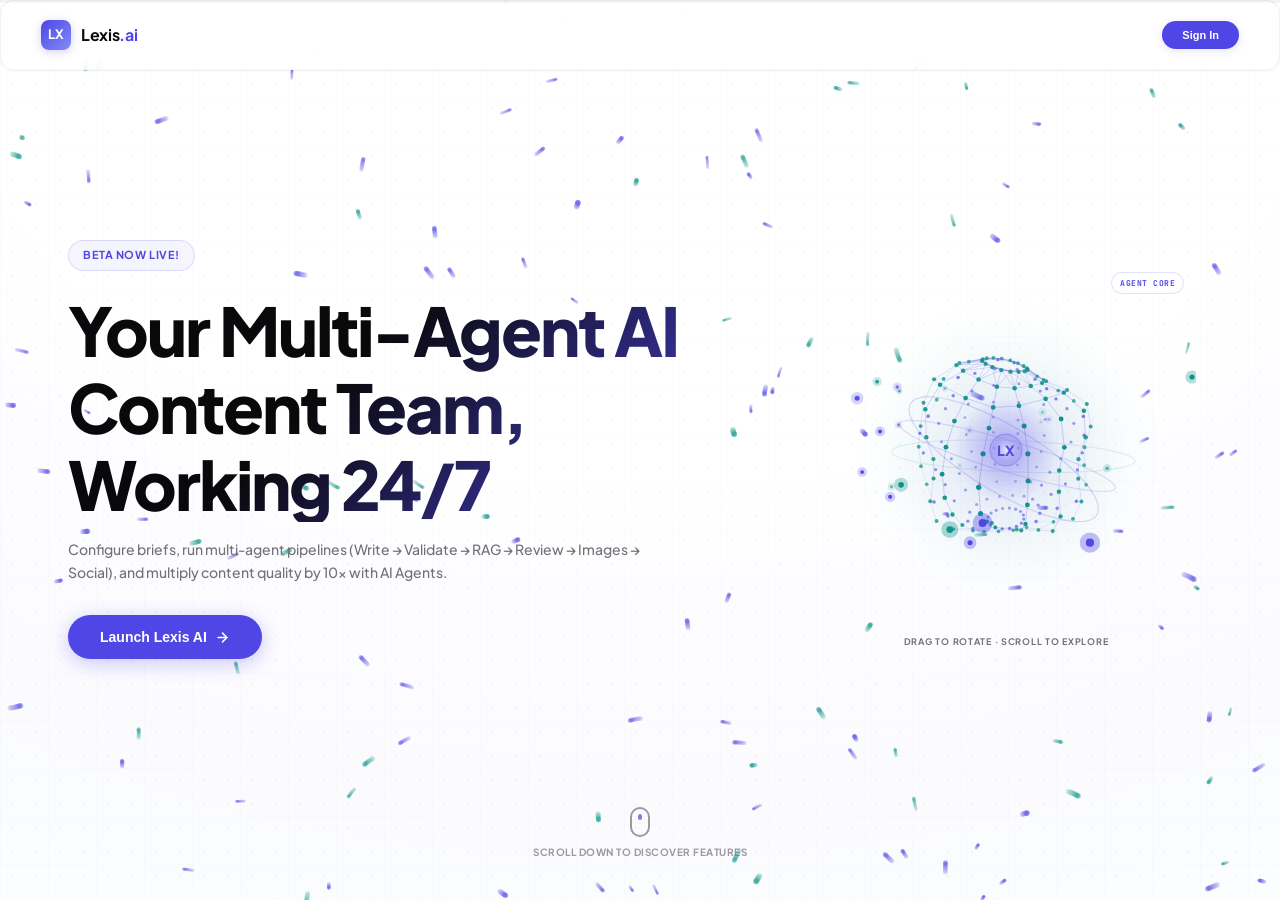
==== commit d16098f2: "feat: update UI, agents, scheduler database, and deployment configurations" ====
--- a/frontend/index.html
+++ b/frontend/index.html
@@ -5,18 +5,22 @@
 <meta name="viewport" content="width=device-width,initial-scale=1.0"/>
 <title>Lexis AI · Content Intelligence Engine</title>
 <link href="https://fonts.googleapis.com/css2?family=Plus+Jakarta+Sans:wght@400;500;600;700;800&family=JetBrains+Mono:wght@400;500;600;700&display=swap" rel="stylesheet"/>
-<link rel="stylesheet" href="styles/base.css?v=102"/>
-<link rel="stylesheet" href="styles/header.css?v=102"/>
-<link rel="stylesheet" href="styles/sidebar.css?v=102"/>
-<link rel="stylesheet" href="styles/loading.css?v=102"/>
-<link rel="stylesheet" href="styles/results.css?v=102"/>
-<link rel="stylesheet" href="styles/footer.css?v=102"/>
-<link rel="stylesheet" href="styles/skeleton.css?v=102">
-<link rel="stylesheet" href="styles/hero.css?v=102"/>
-<link rel="stylesheet" href="styles/mobile.css?v=102">  <!-- always last -->
+<link rel="stylesheet" href="styles/base.css?v=104"/>
+<link rel="stylesheet" href="styles/header.css?v=104"/>
+<link rel="stylesheet" href="styles/sidebar.css?v=104"/>
+<link rel="stylesheet" href="styles/loading.css?v=104"/>
+<link rel="stylesheet" href="styles/results.css?v=104"/>
+<link rel="stylesheet" href="styles/footer.css?v=104"/>
+<link rel="stylesheet" href="styles/skeleton.css?v=104">
+<link rel="stylesheet" href="styles/hero.css?v=104"/>
+<link rel="stylesheet" href="styles/effects.css?v=104"/>
+<link rel="stylesheet" href="styles/mobile.css?v=104">  <!-- always last -->
 </head>
 <body>
 <section class="hero-page" id="hero-page">
+  <div class="hero-scroll-progress" aria-hidden="true">
+    <div class="hero-scroll-progress-fill" id="heroScrollProgress"></div>
+  </div>
   <canvas id="hero-stars"></canvas>
   
   <header class="hero-header">
@@ -34,21 +38,23 @@
 
   <div class="hero-hero-section">
     <div class="hero-container">
-      <div class="hero-left-column">
-        <span class="hero-badge">Beta Now Live!</span>
-        <h1 class="hero-heading">Your Multi-Agent AI Content Team, Working 24/7</h1>
-        <p class="hero-subheading">
+      <div class="hero-left-column hero-parallax-layer">
+        <span class="hero-badge reveal-fade-left" data-reveal-delay="0">Beta Now Live!</span>
+        <h1 class="hero-heading reveal-fade-left" data-reveal-delay="80">Your Multi-Agent AI Content Team, Working 24/7</h1>
+        <p class="hero-subheading reveal-fade-left" data-reveal-delay="160">
           Configure briefs, run multi-agent pipelines (Write → Validate → RAG → Review → Images → Social), and multiply content quality by 10x with AI Agents.
         </p>
-        <button class="hero-btn" onclick="enterApp()">
+        <button class="hero-btn reveal-fade-left" data-reveal-delay="240" onclick="enterApp()">
           Launch Lexis AI
           <svg stroke="currentColor" fill="none" stroke-width="2" viewBox="0 0 24 24" stroke-linecap="round" stroke-linejoin="round"><line x1="5" y1="12" x2="19" y2="12"></line><polyline points="12 5 19 12 12 19"></polyline></svg>
         </button>
       </div>
-      <div class="hero-right-column">
-        <div class="avatar-3d-wrapper">
+      <div class="hero-right-column hero-parallax-layer">
+        <div class="avatar-3d-wrapper reveal-scale" data-reveal-delay="120">
+          <span class="avatar-3d-ring-label">AGENT CORE</span>
           <canvas id="hero-3d-avatar"></canvas>
           <div class="avatar-3d-glow"></div>
+          <span class="avatar-3d-hint">Drag to rotate · Scroll to explore</span>
         </div>
       </div>
     </div>
@@ -61,38 +67,38 @@
   </div>
 
   <div class="hero-features-section">
-    <div class="features-header">
+    <div class="features-header reveal-on-scroll">
       <h2 class="features-title">Lexis AI Content Intelligence Engine</h2>
       <p class="features-subtitle">The multi-agent pipeline writes, fact-checks, reviews, and publishes your content with corporate compliance guardrails.</p>
     </div>
     
     <div class="hero-features-grid">
-      <div class="hero-feature-card">
+      <div class="hero-feature-card reveal-on-scroll" data-reveal-delay="0">
         <div class="feature-card-icon">⚡</div>
         <div class="feature-card-title">LangGraph 6-Node Pipeline</div>
         <div class="feature-card-desc">Write → Validate → RAG → Review → Images → Social media posts in a structured passing workflow.</div>
       </div>
-      <div class="hero-feature-card">
+      <div class="hero-feature-card reveal-on-scroll" data-reveal-delay="80">
         <div class="feature-card-icon">🔍</div>
         <div class="feature-card-title">RAG Fact-Checking</div>
         <div class="feature-card-desc">Factual validation against retrieved web search contexts (Tavily search API) and Chroma vector store data.</div>
       </div>
-      <div class="hero-feature-card">
+      <div class="hero-feature-card reveal-on-scroll" data-reveal-delay="160">
         <div class="feature-card-icon">🔒</div>
         <div class="feature-card-title">5-Layer Compliance Review</div>
         <div class="feature-card-desc">Thorough automated audits targeting Brand Voice, Legal names, Tone consistency, Policy, and Accuracy.</div>
       </div>
-      <div class="hero-feature-card">
+      <div class="hero-feature-card reveal-on-scroll" data-reveal-delay="240">
         <div class="feature-card-icon">🖼</div>
         <div class="feature-card-title">AI Image Generation</div>
         <div class="feature-card-desc">Stability AI graphics generated in three aspect ratio crops (Blog Hero, Instagram Square, LinkedIn landscape).</div>
       </div>
-      <div class="hero-feature-card">
+      <div class="hero-feature-card reveal-on-scroll" data-reveal-delay="320">
         <div class="feature-card-icon">📱</div>
         <div class="feature-card-title">Automated Social Previews</div>
         <div class="feature-card-desc">Pre-formatted templates rendering exact LinkedIn feed posts and Instagram cards with user interactions.</div>
       </div>
-      <div class="hero-feature-card">
+      <div class="hero-feature-card reveal-on-scroll" data-reveal-delay="400">
         <div class="feature-card-icon">👤</div>
         <div class="feature-card-title">Human-in-the-Loop approval gate</div>
         <div class="feature-card-desc">Review engine score cards and request manual refinement loops directly before publishing.</div>
@@ -141,6 +147,13 @@
       <span>⚙️ Configure Content Brief</span>
       <span class="arrow">▼</span>
     </button>
+
+    <div class="sidebar-header">
+      <div class="sidebar-header-title">Content Brief</div>
+      <div class="sidebar-header-sub">Configure mode, audience, and pipeline options</div>
+    </div>
+
+    <div class="sidebar-body">
     <div class="sidebar-section">
       <div class="section-label">Blog Mode</div>
       <div class="mode-switch">
@@ -249,11 +262,15 @@
           <label class="check-item" data-lang="German"><input type="checkbox">🇩🇪 German</label>
           <label class="check-item" data-lang="Japanese"><input type="checkbox">🇯🇵 Japanese</label>
           <label class="check-item" data-lang="French"><input type="checkbox">🇫🇷 French</label>
-        </div>
-      </div>
-    </div>
-
-    <div class="sidebar-section" style="border-bottom:none;">
+          <label class="check-item" data-lang="Hindi"><input type="checkbox">🇮🇳 Hindi</label>
+          <label class="check-item" data-lang="Arabic"><input type="checkbox">🇸🇦 Arabic</label>
+        </div>
+      </div>
+    </div>
+
+    </div>
+
+    <div class="sidebar-footer">
       <button class="btn-generate" id="generateBtn" onclick="generate()">
         <div class="btn-spinner" id="btn-spinner"></div>
         <span id="btn-text">⚡ Generate Content</span>
@@ -265,11 +282,22 @@
   <div class="output" id="outputPanel">
 
     <div class="empty-state" id="emptyState">
-      <div class="empty-icon">✨</div>
+      <div class="empty-orb-wrap">
+        <div class="empty-orb-glow"></div>
+        <canvas id="empty-state-orb" aria-label="Interactive 3D agent orb"></canvas>
+      </div>
       <h3>Lexis AI Content Intelligence Engine</h3>
       <p>Configure your content brief on the left and hit Generate. The multi-agent pipeline will write, fact-check, review, and publish your content.</p>
-      <div style="font-size: 11px; color: var(--muted); border-top: 1px solid var(--border); padding-top: 16px; margin-top: 8px; width: 100%; text-align: center;">
-        💡 You can configure Mode, target audience, images generation, social media publishing, and translation languages inside the brief settings.
+      <div class="empty-pipeline">
+        <div class="empty-pipeline-step"><span>✍️</span>Write</div>
+        <div class="empty-pipeline-step"><span>🔍</span>Validate</div>
+        <div class="empty-pipeline-step"><span>🧠</span>RAG</div>
+        <div class="empty-pipeline-step"><span>🔒</span>Review</div>
+        <div class="empty-pipeline-step"><span>🖼</span>Images</div>
+        <div class="empty-pipeline-step"><span>📱</span>Social</div>
+      </div>
+      <div class="empty-tip">
+        💡 Configure mode, target audience, images, social publishing, and translation languages in the brief panel.
       </div>
     </div>
 
@@ -411,7 +439,7 @@
           <div class="blog-content" id="blogContent"></div>
           <div class="kw-row" id="kwRow"></div>
           <div class="cta-box" id="ctaBox"><strong>Call to Action</strong><span id="ctaText"></span></div>
-          <div style="margin-top:12px;display:flex;gap:8px;">
+          <div class="blog-actions">
             <button class="btn-small accent" onclick="copyBlog(this)">⎘ Copy Markdown</button>
             <button class="btn-small" onclick="downloadBlog()">⬇ Download .md</button>
             <button class="btn-small" onclick="copyBlogHtml(this)">⎘ Copy HTML</button>
@@ -520,7 +548,7 @@
       
       <div class="tab-content" id="tab-translations">
         <div class="blog-area fade-in">
-          <div style="margin-bottom:15px; color: var(--gold); font-weight:bold;">⚡ Processed by C++ Parallel Engine</div>
+          <div style="margin-bottom:15px; color: var(--gold); font-weight:bold;">⚡ Simple Translation</div>
           <div id="translationsWrap" style="display:flex; flex-direction:column; gap:20px;">
             <div style="text-align:center;padding:30px;color:var(--muted);font-size:12px;">No translations requested or still processing.</div>
           </div>
@@ -550,8 +578,8 @@
               <input type="text" id="sched-note" placeholder="Campaign name, context..."/>
             </div>
             <div class="schedule-actions">
-              <button class="btn-schedule" onclick="schedulePost()">📅 Schedule Post</button>
-              <button class="btn-small" onclick="schedulePost(true)" style="padding:9px 16px;">⚡ Post Now</button>
+              <button class="btn-schedule" onclick="schedulePost(document.getElementById('sched-platform').value, this)">📅 Schedule Post</button>
+              <button class="btn-small" onclick="schedulePost(document.getElementById('sched-platform').value, this, true)" style="padding:9px 16px;">⚡ Post Now</button>
             </div>
           </div>
           <div>
@@ -623,13 +651,14 @@
   </div>
 </div>
 
-<script src="js/config.js?v=102"></script>
-<script src="js/state.js?v=102"></script>
-<script src="js/pipeline.js?v=102"></script>
-<script src="js/ui.js?v=102"></script>
-<script src="js/actions.js?v=102"></script>
-<script src="js/shortcuts.js?v=102"></script>
-<script src="js/hero.js?v=102"></script>
+<script src="js/config.js?v=104"></script>
+<script src="js/state.js?v=104"></script>
+<script src="js/pipeline.js?v=104"></script>
+<script src="js/ui.js?v=104"></script>
+<script src="js/actions.js?v=104"></script>
+<script src="js/shortcuts.js?v=104"></script>
+<script src="js/hero.js?v=104"></script>
+<script src="js/effects.js?v=104"></script>
 <script>
   const toggle = document.querySelector('.sidebar-toggle');
   const sidebar = document.querySelector('.sidebar');
--- a/frontend/styles/base.css
+++ b/frontend/styles/base.css
@@ -39,6 +39,24 @@
   --shadow: 0 1px 3px rgba(0, 0, 0, 0.05), 0 1px 2px rgba(0, 0, 0, 0.03);
   --shadow-md: 0 4px 12px rgba(0, 0, 0, 0.05), 0 2px 4px rgba(0, 0, 0, 0.03);
   --shadow-lg: 0 10px 30px rgba(0, 0, 0, 0.08), 0 4px 12px rgba(0, 0, 0, 0.03);
+
+  /* Layout rhythm — 8px base, golden-ratio sidebar */
+  --space-1: 4px;
+  --space-2: 8px;
+  --space-3: 12px;
+  --space-4: 16px;
+  --space-5: 24px;
+  --space-6: 32px;
+  --space-7: 48px;
+  --space-8: 64px;
+  --page-padding: clamp(16px, 2.5vw, 28px);
+  --sidebar-width: clamp(300px, 28vw, 380px);
+  --header-height: 60px;
+  --footer-height: 40px;
+  --content-max: 920px;
+  --grid-gap: var(--space-4);
+  --ratio-sidebar: 0.382;
+  --ratio-main: 0.618;
 }
 
 *, *::before, *::after {
@@ -61,14 +79,16 @@
   -webkit-font-smoothing: antialiased;
 }
 
-/* Subtle Grid Layout Background */
+/* Subtle dot + line grid background */
 body::before {
   content: '';
   position: fixed;
   inset: 0;
-  background-image: linear-gradient(rgba(0, 0, 0, 0.015) 1px, transparent 1px),
-                    linear-gradient(90deg, rgba(0, 0, 0, 0.015) 1px, transparent 1px);
-  background-size: 32px 32px;
+  background-image:
+    radial-gradient(circle at center, rgba(0, 0, 0, 0.035) 1px, transparent 1px),
+    linear-gradient(rgba(0, 0, 0, 0.012) 1px, transparent 1px),
+    linear-gradient(90deg, rgba(0, 0, 0, 0.012) 1px, transparent 1px);
+  background-size: 24px 24px, 48px 48px, 48px 48px;
   pointer-events: none;
   z-index: 0;
 }
@@ -109,25 +129,44 @@
   position: relative;
   z-index: 1;
   display: grid;
-  grid-template-rows: 60px 1fr 40px;
+  grid-template-rows: auto 1fr auto;
+  gap: var(--grid-gap);
+  padding: var(--grid-gap);
   height: 100vh;
   overflow: hidden;
-}
-
-/* Overall Grid Layout Constraint (360px Sidebar, fluid Main Panel) */
+  box-sizing: border-box;
+}
+
+/* Golden-ratio split: ~38% sidebar / ~62% output */
 .main {
   display: grid;
-  grid-template-columns: 360px 1fr;
-  gap: 0;
-  height: calc(100vh - 100px);
+  grid-template-columns: var(--sidebar-width) minmax(0, 1fr);
+  gap: var(--grid-gap);
   overflow: hidden;
+  min-height: 0;
 }
 
 .output {
   height: 100%;
   overflow-y: auto;
+  overflow-x: hidden;
   display: flex;
   flex-direction: column;
+  min-width: 0;
+  background: var(--surface);
+  border: 1px solid var(--border);
+  border-radius: var(--r-lg);
+  box-shadow: var(--shadow);
+}
+
+.output-inner {
+  width: 100%;
+  max-width: var(--content-max);
+  margin: 0 auto;
+  flex: 1;
+  display: flex;
+  flex-direction: column;
+  min-height: 100%;
 }
 
 /* Custom Scrollbars */
--- a/frontend/styles/header.css
+++ b/frontend/styles/header.css
@@ -1,17 +1,21 @@
 header {
   border-bottom: 1px solid var(--border);
-  padding: 0 24px;
-  height: 60px;
-  display: flex;
+  padding: 0 var(--page-padding);
+  min-height: var(--header-height);
+  display: grid;
+  grid-template-columns: auto 1fr auto;
   align-items: center;
-  gap: 16px;
-  background: rgba(255, 255, 255, 0.85);
+  gap: var(--space-4);
+  background: rgba(255, 255, 255, 0.88);
   backdrop-filter: blur(12px);
   -webkit-backdrop-filter: blur(12px);
   position: sticky;
   top: 0;
   z-index: 200;
-  box-shadow: 0 1px 2px rgba(0, 0, 0, 0.01);
+  box-shadow: var(--shadow);
+  border: 1px solid var(--border);
+  border-radius: var(--r-lg);
+  flex-shrink: 0;
 }
 
 .logo {
--- a/frontend/styles/sidebar.css
+++ b/frontend/styles/sidebar.css
@@ -1,10 +1,55 @@
 .sidebar {
-  border-right: 1px solid var(--border);
+  border: 1px solid var(--border);
+  border-radius: var(--r-lg);
   background: var(--surface);
   overflow-y: auto;
+  overflow-x: hidden;
   display: flex;
   flex-direction: column;
   height: 100%;
+  min-height: 0;
+  box-shadow: var(--shadow);
+}
+
+.sidebar-header {
+  position: sticky;
+  top: 0;
+  z-index: 5;
+  padding: var(--space-4) var(--space-5);
+  background: rgba(255, 255, 255, 0.92);
+  backdrop-filter: blur(10px);
+  -webkit-backdrop-filter: blur(10px);
+  border-bottom: 1px solid var(--border);
+}
+
+.sidebar-header-title {
+  font-size: 13px;
+  font-weight: 700;
+  color: var(--text);
+  letter-spacing: -0.01em;
+  margin-bottom: 2px;
+}
+
+.sidebar-header-sub {
+  font-size: 10px;
+  color: var(--muted);
+  line-height: 1.4;
+}
+
+.sidebar-body {
+  flex: 1;
+  display: flex;
+  flex-direction: column;
+}
+
+.sidebar-footer {
+  position: sticky;
+  bottom: 0;
+  z-index: 5;
+  padding: var(--space-4) var(--space-5);
+  background: linear-gradient(to top, var(--surface) 70%, rgba(255, 255, 255, 0));
+  border-top: 1px solid var(--border);
+  margin-top: auto;
 }
 
 .sidebar::-webkit-scrollbar {
@@ -16,7 +61,7 @@
 }
 
 .sidebar-section {
-  padding: 20px;
+  padding: var(--space-4) var(--space-5);
   border-bottom: 1px solid var(--border);
 }
 
@@ -236,11 +281,11 @@
   transform: translateX(16px);
 }
 
-/* Redesigned Selection Chips */
+/* Redesigned Selection Chips — 2×2 equal grid */
 .check-grid {
   display: grid;
-  grid-template-columns: 1fr 1fr;
-  gap: 6px;
+  grid-template-columns: repeat(2, minmax(0, 1fr));
+  gap: var(--space-2);
 }
 
 .check-item {
--- a/frontend/styles/loading.css
+++ b/frontend/styles/loading.css
@@ -1,42 +1,84 @@
 /* Empty State Showcase */
 .empty-state {
   flex: 1;
-  display: flex;
-  flex-direction: column;
+  display: grid;
+  grid-template-rows: auto auto auto 1fr;
+  align-content: center;
+  justify-items: center;
+  gap: var(--space-4);
+  padding: var(--space-7) var(--space-5);
+  max-width: 720px;
+  margin: 0 auto;
+  min-height: min(560px, 70vh);
+}
+
+.empty-icon {
+  width: 64px;
+  height: 64px;
+  background: var(--surface2);
+  border: 1px solid var(--border);
+  border-radius: var(--r-lg);
+  display: flex;
   align-items: center;
   justify-content: center;
-  gap: 16px;
-  padding: 40px;
-  max-width: 680px;
-  margin: 0 auto;
-}
-
-.empty-icon {
-  width: 56px;
-  height: 56px;
-  background: var(--surface);
-  border: 1px solid var(--border);
-  border-radius: 12px;
-  display: flex;
-  align-items: center;
-  justify-content: center;
+  font-size: 26px;
+  box-shadow: var(--shadow-md);
+}
+
+.empty-state h3 {
   font-size: 22px;
-  box-shadow: var(--shadow);
-}
-
-.empty-state h3 {
-  font-size: 20px;
-  font-weight: 700;
+  font-weight: 800;
   color: var(--text);
-  letter-spacing: -0.01em;
+  letter-spacing: -0.02em;
+  text-align: center;
 }
 
 .empty-state p {
   font-size: 13px;
   color: var(--muted);
   text-align: center;
-  line-height: 1.6;
-  margin-bottom: 8px;
+  line-height: 1.65;
+  max-width: 480px;
+}
+
+.empty-tip {
+  font-size: 11px;
+  color: var(--muted);
+  border-top: 1px solid var(--border);
+  padding-top: var(--space-4);
+  margin-top: var(--space-2);
+  width: 100%;
+  text-align: center;
+  max-width: 520px;
+}
+
+.empty-pipeline {
+  display: grid;
+  grid-template-columns: repeat(6, minmax(0, 1fr));
+  gap: var(--space-2);
+  width: 100%;
+  max-width: 640px;
+  margin-top: var(--space-2);
+}
+
+.empty-pipeline-step {
+  display: flex;
+  flex-direction: column;
+  align-items: center;
+  gap: 6px;
+  padding: var(--space-3) var(--space-2);
+  background: var(--surface2);
+  border: 1px solid var(--border);
+  border-radius: var(--r);
+  font-size: 9px;
+  font-weight: 700;
+  color: var(--muted);
+  text-align: center;
+  line-height: 1.3;
+}
+
+.empty-pipeline-step span:first-child {
+  font-size: 16px;
 }
 
 .empty-features {
@@ -71,27 +113,32 @@
   box-shadow: 0 0 6px rgba(79, 70, 229, 0.4);
 }
 
-@media (max-width: 600px) {
-  .empty-features {
-    grid-template-columns: 1fr;
-  }
-}
-
-/* Loading Layout Control */
 .loading-state {
   flex: 1;
   display: none;
   align-items: stretch;
   justify-content: center;
-  padding: 24px;
-}
-
+  padding: var(--space-5);
+}
+
+@media (max-width: 600px) {
+  .empty-pipeline {
+    grid-template-columns: repeat(2, minmax(0, 1fr));
+  }
+
+  .empty-features {
+    grid-template-columns: 1fr;
+  }
+}
+
+/* Loading Layout Control */
 .loading-shell {
   width: 100%;
-  max-width: 1080px;
+  max-width: 1120px;
   display: grid;
-  grid-template-columns: 1.2fr 0.8fr;
-  gap: 20px;
+  grid-template-columns: 1.618fr 1fr;
+  gap: var(--space-4);
+  align-items: stretch;
 }
 
 .loading-panel {
@@ -162,14 +209,16 @@
   display: none;
 }
 
-/* 3D Viewport Panel */
+/* 3D Viewport Panel — 16:9 cinematic ratio */
 .loading-3d-viewport {
   position: relative;
   width: 100%;
-  height: 240px;
-  background: var(--surface2);
-  border: 1px solid var(--border);
-  border-radius: 12px;
+  aspect-ratio: 16 / 9;
+  min-height: 350px;
+  max-height: 600px;
+  background: var(--surface2);
+  border: 1px solid var(--border);
+  border-radius: var(--r-lg);
   overflow: hidden;
   box-shadow: inset 0 2px 8px rgba(0, 0, 0, 0.02);
   display: flex;
--- a/frontend/styles/results.css
+++ b/frontend/styles/results.css
@@ -2,18 +2,20 @@
   display: none;
   flex-direction: column;
   gap: 0;
-  background: var(--bg);
-}
-
-/* Score bar header */
+  flex: 1;
+  min-height: 0;
+}
+
+/* Score bar — equal-column metric grid */
 .score-bar {
-  padding: 16px 24px;
+  padding: var(--space-4) var(--space-5);
   border-bottom: 1px solid var(--border);
   background: var(--surface);
-  display: flex;
-  align-items: center;
-  gap: 16px;
-  flex-wrap: wrap;
+  display: grid;
+  grid-template-columns: repeat(4, minmax(0, 1fr)) auto;
+  align-items: center;
+  gap: var(--space-4);
+  flex-shrink: 0;
 }
 
 .score-item {
@@ -41,9 +43,15 @@
 .score-val.low { color: var(--red); }
 
 .score-divider {
-  width: 1px;
-  height: 24px;
-  background: var(--border);
+  display: none;
+}
+
+.score-bar-right {
+  grid-column: -1;
+  justify-self: end;
+  display: flex;
+  gap: 8px;
+  align-items: center;
 }
 
 .verdict-pill {
@@ -72,33 +80,23 @@
   color: var(--red);
 }
 
-.score-bar-right {
-  margin-left: auto;
-  display: flex;
-  gap: 8px;
-  align-items: center;
-}
-
 /* Tabs Navigation */
 .tabs-row {
-  display: flex;
+  display: grid;
+  grid-template-columns: repeat(6, minmax(0, 1fr));
   gap: 0;
   border-bottom: 1px solid var(--border);
-  background: var(--surface);
-  overflow-x: auto;
-}
-
-.tabs-row::-webkit-scrollbar {
-  height: 0;
+  background: var(--surface2);
+  flex-shrink: 0;
 }
 
 .tab-btn {
-  padding: 14px 20px;
+  padding: 14px 12px;
   border: none;
   background: none;
   cursor: pointer;
   font-family: var(--font-sans);
-  font-size: 12px;
+  font-size: 11px;
   font-weight: 600;
   color: var(--muted);
   border-bottom: 2px solid transparent;
@@ -106,7 +104,9 @@
   white-space: nowrap;
   display: flex;
   align-items: center;
+  justify-content: center;
   gap: 6px;
+  text-align: center;
 }
 
 .tab-btn:hover {
@@ -120,6 +120,19 @@
   background: var(--surface);
 }
 
+.approved-banner {
+  margin: 0;
+  padding: var(--space-3) var(--space-5);
+  background: rgba(5, 150, 105, 0.06);
+  border-bottom: 1px solid rgba(5, 150, 105, 0.15);
+  color: var(--green);
+  font-size: 12px;
+  font-weight: 600;
+  text-align: center;
+  display: none;
+  flex-shrink: 0;
+}
+
 .tab-content {
   display: none;
   flex: 1;
@@ -128,18 +141,21 @@
 .tab-content.active {
   display: flex;
   flex-direction: column;
+  padding: var(--space-5);
 }
 
 /* ── BLOG TAB CMS PREVIEW ── */
 .blog-area {
-  padding: 24px;
+  padding: var(--space-6);
   display: flex;
   flex-direction: column;
   background: var(--surface);
   border: 1px solid var(--border);
-  border-radius: 12px;
-  margin: 24px;
+  border-radius: var(--r-lg);
   box-shadow: var(--shadow);
+  width: 100%;
+  max-width: var(--content-max);
+  margin: 0 auto;
 }
 
 .blog-meta-strip {
@@ -278,6 +294,13 @@
   letter-spacing: 0.05em;
 }
 
+.blog-actions {
+  margin-top: var(--space-4);
+  display: flex;
+  flex-wrap: wrap;
+  gap: var(--space-2);
+}
+
 /* Sources references list */
 .sources-panel {
   padding: 16px 24px;
@@ -336,16 +359,19 @@
 
 /* ── REVIEW TAB ── */
 .review-area {
-  padding: 24px;
+  padding: 0;
   display: flex;
   flex-direction: column;
-  gap: 16px;
+  gap: var(--space-4);
+  width: 100%;
+  max-width: var(--content-max);
+  margin: 0 auto;
 }
 
 .review-grid {
   display: grid;
-  grid-template-columns: repeat(auto-fit, minmax(180px, 1fr));
-  gap: 12px;
+  grid-template-columns: repeat(3, minmax(0, 1fr));
+  gap: var(--space-3);
 }
 
 .review-card {
@@ -536,11 +562,13 @@
 
 /* ── SOCIAL PLATFORMS MOCKUPS ── */
 .social-area {
-  padding: 24px;
-  display: flex;
-  flex-direction: column;
-  gap: 20px;
-  background: var(--bg);
+  padding: 0;
+  display: grid;
+  grid-template-rows: auto 1fr;
+  gap: var(--space-5);
+  width: 100%;
+  max-width: 560px;
+  margin: 0 auto;
 }
 
 .social-platform-tabs {
@@ -759,8 +787,17 @@
   align-items: center;
   justify-content: center;
   width: 100%;
-  max-height: 380px;
   overflow: hidden;
+}
+
+#social-instagram .social-image-wrap {
+  aspect-ratio: 1 / 1;
+  max-height: 420px;
+}
+
+#social-linkedin .social-image-wrap {
+  aspect-ratio: 1.91 / 1;
+  max-height: 320px;
 }
 
 .social-image-wrap img {
@@ -799,16 +836,25 @@
 
 /* ── IMAGES TAB ── */
 .images-area {
-  padding: 24px;
+  padding: 0;
   display: flex;
   flex-direction: column;
-  gap: 16px;
+  gap: var(--space-4);
+  width: 100%;
 }
 
 .image-grid {
   display: grid;
-  grid-template-columns: repeat(auto-fill, minmax(260px, 1fr));
-  gap: 16px;
+  grid-template-columns: repeat(auto-fill, minmax(280px, 1fr));
+  gap: var(--space-4);
+  align-items: start;
+}
+
+.image-card img {
+  width: 100%;
+  aspect-ratio: 16 / 9;
+  object-fit: cover;
+  display: block;
 }
 
 .image-card {
@@ -841,12 +887,6 @@
   color: var(--muted);
 }
 
-.image-card img {
-  width: 100%;
-  height: auto;
-  display: block;
-}
-
 .image-card-footer {
   padding: 10px 14px;
   display: flex;
@@ -856,10 +896,13 @@
 
 /* ── SCHEDULE TAB ── */
 .schedule-area {
-  padding: 24px;
-  display: flex;
-  flex-direction: column;
-  gap: 20px;
+  padding: 0;
+  display: grid;
+  grid-template-columns: 1fr;
+  gap: var(--space-5);
+  width: 100%;
+  max-width: var(--content-max);
+  margin: 0 auto;
 }
 
 .schedule-card {
@@ -1021,13 +1064,17 @@
 
 /* ── HUMAN REVIEW GATE ── */
 .human-gate {
-  padding: 20px;
+  padding: var(--space-5);
   background: var(--surface2);
   border: 1px solid var(--border);
-  border-radius: 10px;
-  margin: 24px;
+  border-radius: var(--r-lg);
+  margin-top: var(--space-5);
   box-shadow: var(--shadow);
-  display: none; /* hidden by default, shown by JS */
+  display: none;
+  width: 100%;
+  max-width: var(--content-max);
+  margin-left: auto;
+  margin-right: auto;
 }
 
 .gate-header {
@@ -1127,7 +1174,7 @@
 
 /* Error box callouts */
 .error-box {
-  margin: 24px;
+  margin: var(--space-5);
   padding: 12px 16px;
   background: rgba(225, 29, 72, 0.06);
   border: 1px solid rgba(225, 29, 72, 0.2);
@@ -1136,4 +1183,39 @@
   color: var(--red);
   font-weight: 500;
   display: none;
-}
+  max-width: var(--content-max);
+  margin-left: auto;
+  margin-right: auto;
+}
+
+@media (max-width: 900px) {
+  .score-bar {
+    grid-template-columns: repeat(2, minmax(0, 1fr));
+  }
+  .score-bar-right {
+    grid-column: 1 / -1;
+    justify-self: stretch;
+    justify-content: center;
+  }
+  .tabs-row {
+    display: flex;
+    overflow-x: auto;
+    -webkit-overflow-scrolling: touch;
+  }
+  .tab-btn {
+    flex: 0 0 auto;
+    padding: 14px 16px;
+  }
+  .review-grid {
+    grid-template-columns: repeat(2, minmax(0, 1fr));
+  }
+}
+
+@media (max-width: 600px) {
+  .review-grid {
+    grid-template-columns: 1fr;
+  }
+  .score-bar {
+    grid-template-columns: 1fr 1fr;
+  }
+}
--- a/frontend/styles/footer.css
+++ b/frontend/styles/footer.css
@@ -1,10 +1,11 @@
 footer {
-  border-top: 1px solid var(--border);
-  padding: 10px 24px;
-  height: 40px;
-  display: flex;
+  border-top: none;
+  padding: 10px var(--page-padding);
+  min-height: var(--footer-height);
+  display: grid;
+  grid-template-columns: auto 1fr auto;
   align-items: center;
-  gap: 16px;
+  gap: var(--space-4);
   background: var(--surface);
   font-family: var(--font-sans);
   font-size: 10px;
@@ -12,6 +13,10 @@
   color: var(--muted);
   position: relative;
   z-index: 10;
+  border: 1px solid var(--border);
+  border-radius: var(--r-lg);
+  box-shadow: var(--shadow);
+  flex-shrink: 0;
 }
 
 .footer-dot {
--- a/frontend/styles/hero.css
+++ b/frontend/styles/hero.css
@@ -35,10 +35,11 @@
   content: '';
   position: absolute;
   inset: 0;
-  background-image: linear-gradient(rgba(0, 0, 0, 0.012) 1px, transparent 1px),
-                    linear-gradient(90deg, rgba(0, 0, 0, 0.012) 1px, transparent 1px);
-  background-size: 40px 40px;
-  background-position: center;
+  background-image:
+    radial-gradient(circle at center, rgba(0, 0, 0, 0.03) 1px, transparent 1px),
+    linear-gradient(rgba(0, 0, 0, 0.01) 1px, transparent 1px),
+    linear-gradient(90deg, rgba(0, 0, 0, 0.01) 1px, transparent 1px);
+  background-size: 24px 24px, 48px 48px, 48px 48px;
   z-index: 1;
   pointer-events: none;
 }
@@ -46,44 +47,48 @@
 .hero-container {
   position: relative;
   z-index: 10;
-  display: flex;
-  flex-direction: row;
-  align-items: center;
-  justify-content: space-between;
+  display: grid;
+  grid-template-columns: 1.618fr 1fr;
+  align-items: center;
+  gap: clamp(32px, 5vw, 72px);
   max-width: 1200px;
   width: 100%;
-  gap: 60px;
   margin: 0 auto;
+  padding: 0 var(--page-padding);
 }
 
 .hero-left-column {
-  flex: 1.2;
   display: flex;
   flex-direction: column;
   align-items: flex-start;
   text-align: left;
+  min-width: 0;
 }
 
 .hero-right-column {
-  flex: 0.8;
   display: flex;
   justify-content: center;
   align-items: center;
   position: relative;
+  aspect-ratio: 1 / 1;
+  max-width: 380px;
+  width: 100%;
+  margin: 0 auto;
 }
 
 .avatar-3d-wrapper {
   position: relative;
-  width: 340px;
-  height: 340px;
+  width: min(100%, 380px);
+  aspect-ratio: 1 / 1;
   display: flex;
   justify-content: center;
   align-items: center;
+  perspective: 900px;
 }
 
 #hero-3d-avatar {
-  width: 340px;
-  height: 340px;
+  width: 100%;
+  height: 100%;
   z-index: 2;
   cursor: grab;
 }
@@ -93,32 +98,35 @@
 
 .avatar-3d-glow {
   position: absolute;
-  width: 240px;
-  height: 240px;
-  background: radial-gradient(circle, rgba(79, 70, 229, 0.18) 0%, rgba(13, 148, 136, 0.06) 70%, transparent 100%);
-  filter: blur(24px);
-  z-index: 1;
+  width: 55%;
+  height: 55%;
+  background: radial-gradient(circle, rgba(79, 70, 229, 0.2) 0%, rgba(13, 148, 136, 0.08) 55%, transparent 100%);
+  filter: blur(28px);
+  z-index: 0;
   pointer-events: none;
   border-radius: 50%;
+  animation: coreGlow 5s ease-in-out infinite;
+}
+
+@keyframes coreGlow {
+  0%, 100% { transform: scale(1); opacity: 0.7; }
+  50% { transform: scale(1.12); opacity: 1; }
 }
 
 @media (max-width: 768px) {
   .hero-container {
-    flex-direction: column-reverse;
+    grid-template-columns: 1fr;
     text-align: center;
-    gap: 40px;
+    gap: var(--space-6);
   }
   .hero-left-column {
     align-items: center;
     text-align: center;
-  }
-  .avatar-3d-wrapper, #hero-3d-avatar {
-    width: 260px;
-    height: 260px;
-  }
-  .avatar-3d-glow {
-    width: 180px;
-    height: 180px;
+    order: 2;
+  }
+  .hero-right-column {
+    order: 1;
+    max-width: 280px;
   }
 }
 
@@ -224,10 +232,12 @@
   color: var(--text);
 }
 
-/* Scroll indicator styling */
+/* Scroll indicator — centered under hero grid */
 .hero-scroll-indicator {
   position: absolute;
   bottom: 40px;
+  left: 50%;
+  transform: translateX(-50%);
   display: flex;
   flex-direction: column;
   align-items: center;
@@ -267,8 +277,8 @@
 }
 
 @keyframes bounce-scroll {
-  0%, 100% { transform: translateY(0); }
-  50% { transform: translateY(-4px); }
+  0%, 100% { transform: translateX(-50%) translateY(0); }
+  50% { transform: translateX(-50%) translateY(-4px); }
 }
 
 /* Hero Page Header Navigation */
@@ -321,18 +331,21 @@
   padding: 100px 24px;
 }
 
-/* Features grid presentation on landing fold */
+/* Features — strict 3×2 bento grid on desktop */
 .hero-features-section {
   position: relative;
-  max-width: 1100px;
+  max-width: 1200px;
   margin: 0 auto;
-  padding: 60px 24px 120px;
+  padding: var(--space-8) var(--page-padding) 120px;
   z-index: 10;
 }
 
 .features-header {
   text-align: center;
-  margin-bottom: 50px;
+  margin-bottom: var(--space-7);
+  max-width: 640px;
+  margin-left: auto;
+  margin-right: auto;
 }
 
 .features-title {
@@ -353,22 +366,25 @@
 
 .hero-features-grid {
   display: grid;
-  grid-template-columns: repeat(auto-fit, minmax(320px, 1fr));
-  gap: 20px;
+  grid-template-columns: repeat(3, minmax(0, 1fr));
+  gap: var(--space-4);
+  align-items: stretch;
 }
 
 .hero-feature-card {
   background: rgba(255, 255, 255, 0.55);
   border: 1px solid rgba(0, 0, 0, 0.05);
-  border-radius: 12px;
-  padding: 24px;
+  border-radius: var(--r-lg);
+  padding: var(--space-5);
   box-shadow: var(--shadow);
   backdrop-filter: blur(8px);
   -webkit-backdrop-filter: blur(8px);
   transition: var(--transition);
-  display: flex;
-  flex-direction: column;
-  gap: 12px;
+  display: grid;
+  grid-template-rows: auto auto 1fr;
+  gap: var(--space-3);
+  min-height: 180px;
+  height: 100%;
 }
 
 .hero-feature-card:hover {
@@ -376,6 +392,10 @@
   border-color: rgba(79, 70, 229, 0.2);
   box-shadow: var(--shadow-md);
   background: #ffffff;
+}
+
+.hero-feature-card.revealed:hover {
+  transform: translateY(-4px) scale(1.01);
 }
 
 .feature-card-icon {
@@ -403,6 +423,12 @@
   line-height: 1.6;
 }
 
+@media (max-width: 1024px) {
+  .hero-features-grid {
+    grid-template-columns: repeat(2, minmax(0, 1fr));
+  }
+}
+
 @media (max-width: 640px) {
   .hero-header {
     padding: 0 20px;
@@ -410,4 +436,7 @@
   .hero-features-grid {
     grid-template-columns: 1fr;
   }
-}
+  .hero-feature-card {
+    min-height: auto;
+  }
+}
--- a/frontend/styles/effects.css
+++ b/frontend/styles/effects.css
@@ -0,0 +1,255 @@
+/* ── Scroll progress (hero landing) ── */
+.hero-scroll-progress {
+  position: fixed;
+  top: 0;
+  left: 0;
+  right: 0;
+  height: 3px;
+  background: rgba(0, 0, 0, 0.04);
+  z-index: 10001;
+  pointer-events: none;
+}
+
+.hero-scroll-progress-fill {
+  height: 100%;
+  width: 0%;
+  background: linear-gradient(90deg, var(--accent), var(--teal), var(--green));
+  border-radius: 0 2px 2px 0;
+  transition: width 0.08s linear;
+  box-shadow: 0 0 12px rgba(79, 70, 229, 0.35);
+}
+
+/* ── Scroll reveal animations ── */
+.reveal-on-scroll {
+  opacity: 0;
+  transform: translateY(28px) scale(0.98);
+  transition:
+    opacity 0.7s cubic-bezier(0.16, 1, 0.3, 1),
+    transform 0.7s cubic-bezier(0.16, 1, 0.3, 1);
+  will-change: opacity, transform;
+}
+
+.reveal-on-scroll.revealed {
+  opacity: 1;
+  transform: translateY(0) scale(1);
+}
+
+.reveal-fade-left {
+  opacity: 0;
+  transform: translateX(-32px);
+  transition:
+    opacity 0.8s cubic-bezier(0.16, 1, 0.3, 1),
+    transform 0.8s cubic-bezier(0.16, 1, 0.3, 1);
+}
+
+.reveal-fade-left.revealed {
+  opacity: 1;
+  transform: translateX(0);
+}
+
+.reveal-fade-right {
+  opacity: 0;
+  transform: translateX(32px);
+  transition:
+    opacity 0.8s cubic-bezier(0.16, 1, 0.3, 1),
+    transform 0.8s cubic-bezier(0.16, 1, 0.3, 1);
+}
+
+.reveal-fade-right.revealed {
+  opacity: 1;
+  transform: translateX(0);
+}
+
+.reveal-scale {
+  opacity: 0;
+  transform: scale(0.92);
+  transition:
+    opacity 0.6s cubic-bezier(0.16, 1, 0.3, 1),
+    transform 0.6s cubic-bezier(0.16, 1, 0.3, 1);
+}
+
+.reveal-scale.revealed {
+  opacity: 1;
+  transform: scale(1);
+}
+
+/* Parallax layers — driven by JS inline transform */
+.hero-parallax-layer {
+  transition: transform 0.12s linear;
+  will-change: transform;
+}
+
+/* 3D avatar hint */
+.avatar-3d-hint {
+  position: absolute;
+  bottom: -8px;
+  left: 50%;
+  transform: translateX(-50%);
+  font-size: 9px;
+  font-weight: 700;
+  letter-spacing: 0.08em;
+  text-transform: uppercase;
+  color: var(--muted);
+  white-space: nowrap;
+  pointer-events: none;
+  animation: hintPulse 3s ease-in-out infinite;
+}
+
+.avatar-3d-ring-label {
+  position: absolute;
+  top: 12px;
+  right: 12px;
+  font-family: var(--font-mono);
+  font-size: 8px;
+  font-weight: 700;
+  letter-spacing: 0.06em;
+  color: var(--accent);
+  background: rgba(255, 255, 255, 0.85);
+  border: 1px solid rgba(79, 70, 229, 0.15);
+  padding: 4px 8px;
+  border-radius: 99px;
+  pointer-events: none;
+  backdrop-filter: blur(6px);
+}
+
+@keyframes hintPulse {
+  0%, 100% { opacity: 0.5; }
+  50% { opacity: 1; }
+}
+
+/* Empty-state mini 3D orb */
+.empty-orb-wrap {
+  position: relative;
+  width: 120px;
+  height: 120px;
+  margin-bottom: var(--space-2);
+}
+
+#empty-state-orb {
+  width: 100%;
+  height: 100%;
+  display: block;
+  cursor: grab;
+}
+
+#empty-state-orb:active {
+  cursor: grabbing;
+}
+
+.empty-orb-glow {
+  position: absolute;
+  inset: 15%;
+  border-radius: 50%;
+  background: radial-gradient(circle, rgba(79, 70, 229, 0.12) 0%, transparent 70%);
+  pointer-events: none;
+  animation: orbGlow 4s ease-in-out infinite;
+}
+
+@keyframes orbGlow {
+  0%, 100% { transform: scale(1); opacity: 0.6; }
+  50% { transform: scale(1.15); opacity: 1; }
+}
+
+.empty-pipeline-step {
+  transition: transform 0.25s ease, box-shadow 0.25s ease, border-color 0.25s ease;
+}
+
+.empty-pipeline-step.is-lit {
+  transform: translateY(-2px);
+  border-color: rgba(79, 70, 229, 0.25);
+  box-shadow: 0 4px 14px rgba(79, 70, 229, 0.1);
+  color: var(--accent);
+}
+
+/* Tab content entrance */
+.tab-content.tab-enter {
+  animation: tabSlideIn 0.35s cubic-bezier(0.16, 1, 0.3, 1) forwards;
+}
+
+@keyframes tabSlideIn {
+  from {
+    opacity: 0;
+    transform: translateY(12px);
+  }
+  to {
+    opacity: 1;
+    transform: translateY(0);
+  }
+}
+
+/* Ambient floating orbs in app shell */
+.app-visible .orb {
+  animation: orbFloat 18s ease-in-out infinite;
+}
+
+.app-visible .orb2 {
+  animation-delay: -6s;
+}
+
+.app-visible .orb3 {
+  animation: orbFloatCentered 18s ease-in-out infinite;
+  animation-delay: -12s;
+}
+
+@keyframes orbFloat {
+  0%, 100% { transform: translate(0, 0); }
+  33% { transform: translate(12px, -18px); }
+  66% { transform: translate(-8px, 10px); }
+}
+
+@keyframes orbFloatCentered {
+  0%, 100% { transform: translate(-50%, -50%); }
+  33% { transform: translate(calc(-50% + 12px), calc(-50% - 18px)); }
+  66% { transform: translate(calc(-50% - 8px), calc(-50% + 10px)); }
+}
+
+/* Loading 3D viewport scan-line atmosphere */
+.loading-3d-viewport::after {
+  content: "";
+  position: absolute;
+  inset: 0;
+  pointer-events: none;
+  background: repeating-linear-gradient(
+    0deg,
+    transparent,
+    transparent 2px,
+    rgba(79, 70, 229, 0.025) 2px,
+    rgba(79, 70, 229, 0.025) 4px
+  );
+  mix-blend-mode: multiply;
+  animation: scanDrift 12s linear infinite;
+}
+
+@keyframes scanDrift {
+  from { transform: translateY(0); }
+  to { transform: translateY(8px); }
+}
+
+.loading-3d-viewport::before {
+  content: "";
+  position: absolute;
+  inset: 0;
+  pointer-events: none;
+  background: radial-gradient(ellipse at center, transparent 40%, rgba(79, 70, 229, 0.04) 100%);
+}
+
+@media (prefers-reduced-motion: reduce) {
+  .reveal-on-scroll,
+  .reveal-fade-left,
+  .reveal-fade-right,
+  .reveal-scale {
+    opacity: 1 !important;
+    transform: none !important;
+    transition: none !important;
+  }
+
+  .hero-parallax-layer {
+    transform: none !important;
+  }
+
+  .orb,
+  .avatar-3d-hint,
+  .empty-orb-glow {
+    animation: none !important;
+  }
+}
--- a/frontend/styles/mobile.css
+++ b/frontend/styles/mobile.css
@@ -3,6 +3,10 @@
   body, .app {
     height: auto !important;
     overflow: visible !important;
+  }
+
+  .app {
+    padding: var(--space-3);
   }
 
   .main {
@@ -12,18 +16,21 @@
   }
 
   .sidebar {
-    border-right: none;
-    border-bottom: 1px solid var(--border);
-    max-height: 56px; /* collapsed drawer */
+    border-radius: var(--r-lg);
+    max-height: 56px;
     overflow: hidden;
     transition: max-height 0.3s ease;
   }
 
   .sidebar.open {
-    max-height: 1500px; /* expanded drawer */
+    max-height: 1500px;
   }
 
-  /* Drawer toggle button for mobile only */
+  .sidebar-header,
+  .sidebar-footer {
+    position: static;
+  }
+
   .sidebar-toggle {
     display: flex !important;
     align-items: center;
@@ -54,21 +61,8 @@
     overflow-y: visible !important;
   }
 
-  /* Horizontal scrolling for tab bar on small viewports */
-  .tabs-row {
-    overflow-x: auto;
-    white-space: nowrap;
-    -webkit-overflow-scrolling: touch;
-  }
-
-  .tab-btn {
-    display: inline-flex;
-    flex-shrink: 0;
-  }
-
-  .pipeline-crumb {
-    font-size: 8px;
-    gap: 2px;
+  .empty-pipeline {
+    grid-template-columns: repeat(3, minmax(0, 1fr));
   }
 
   .loading-shell {
@@ -101,9 +95,12 @@
     gap: 10px;
   }
 
+  .empty-pipeline {
+    grid-template-columns: repeat(2, minmax(0, 1fr));
+  }
+
   .blog-area {
-    margin: 16px;
-    padding: 16px;
+    padding: var(--space-4);
   }
 
   .blog-title {
